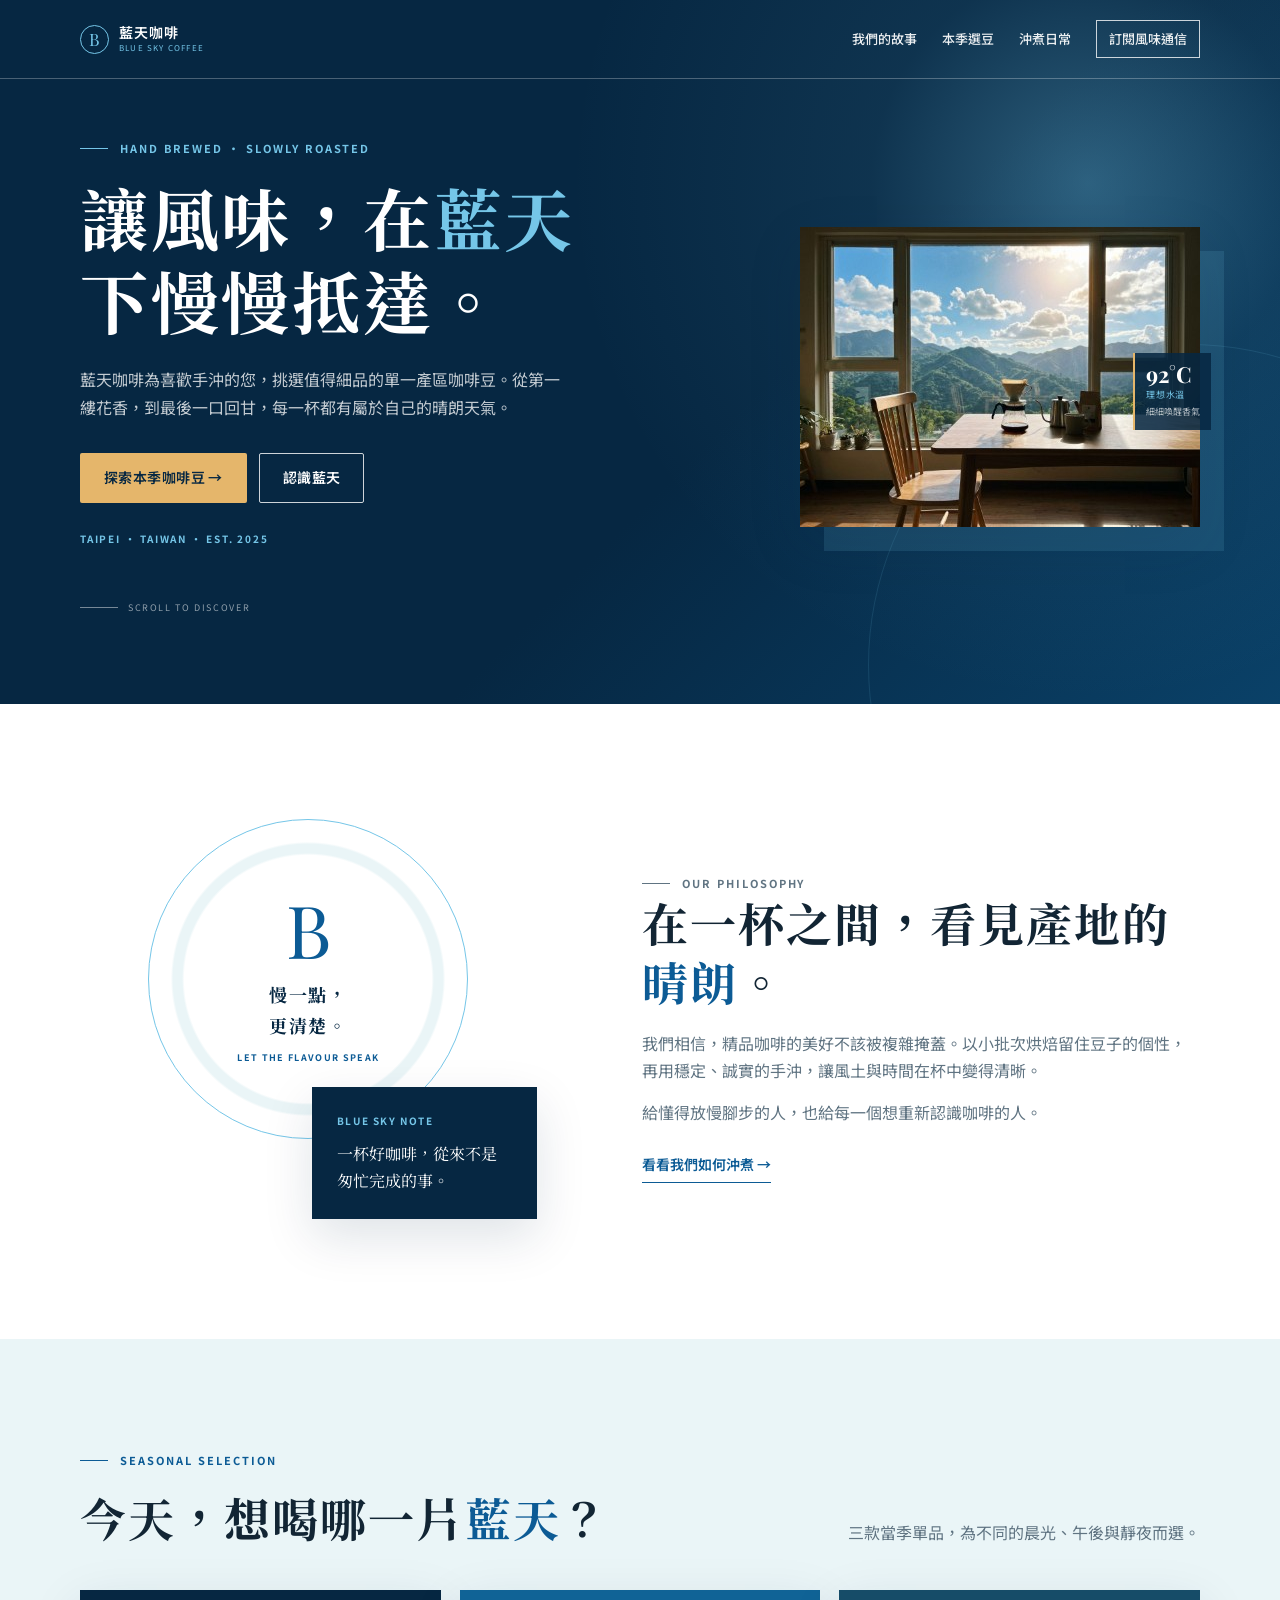
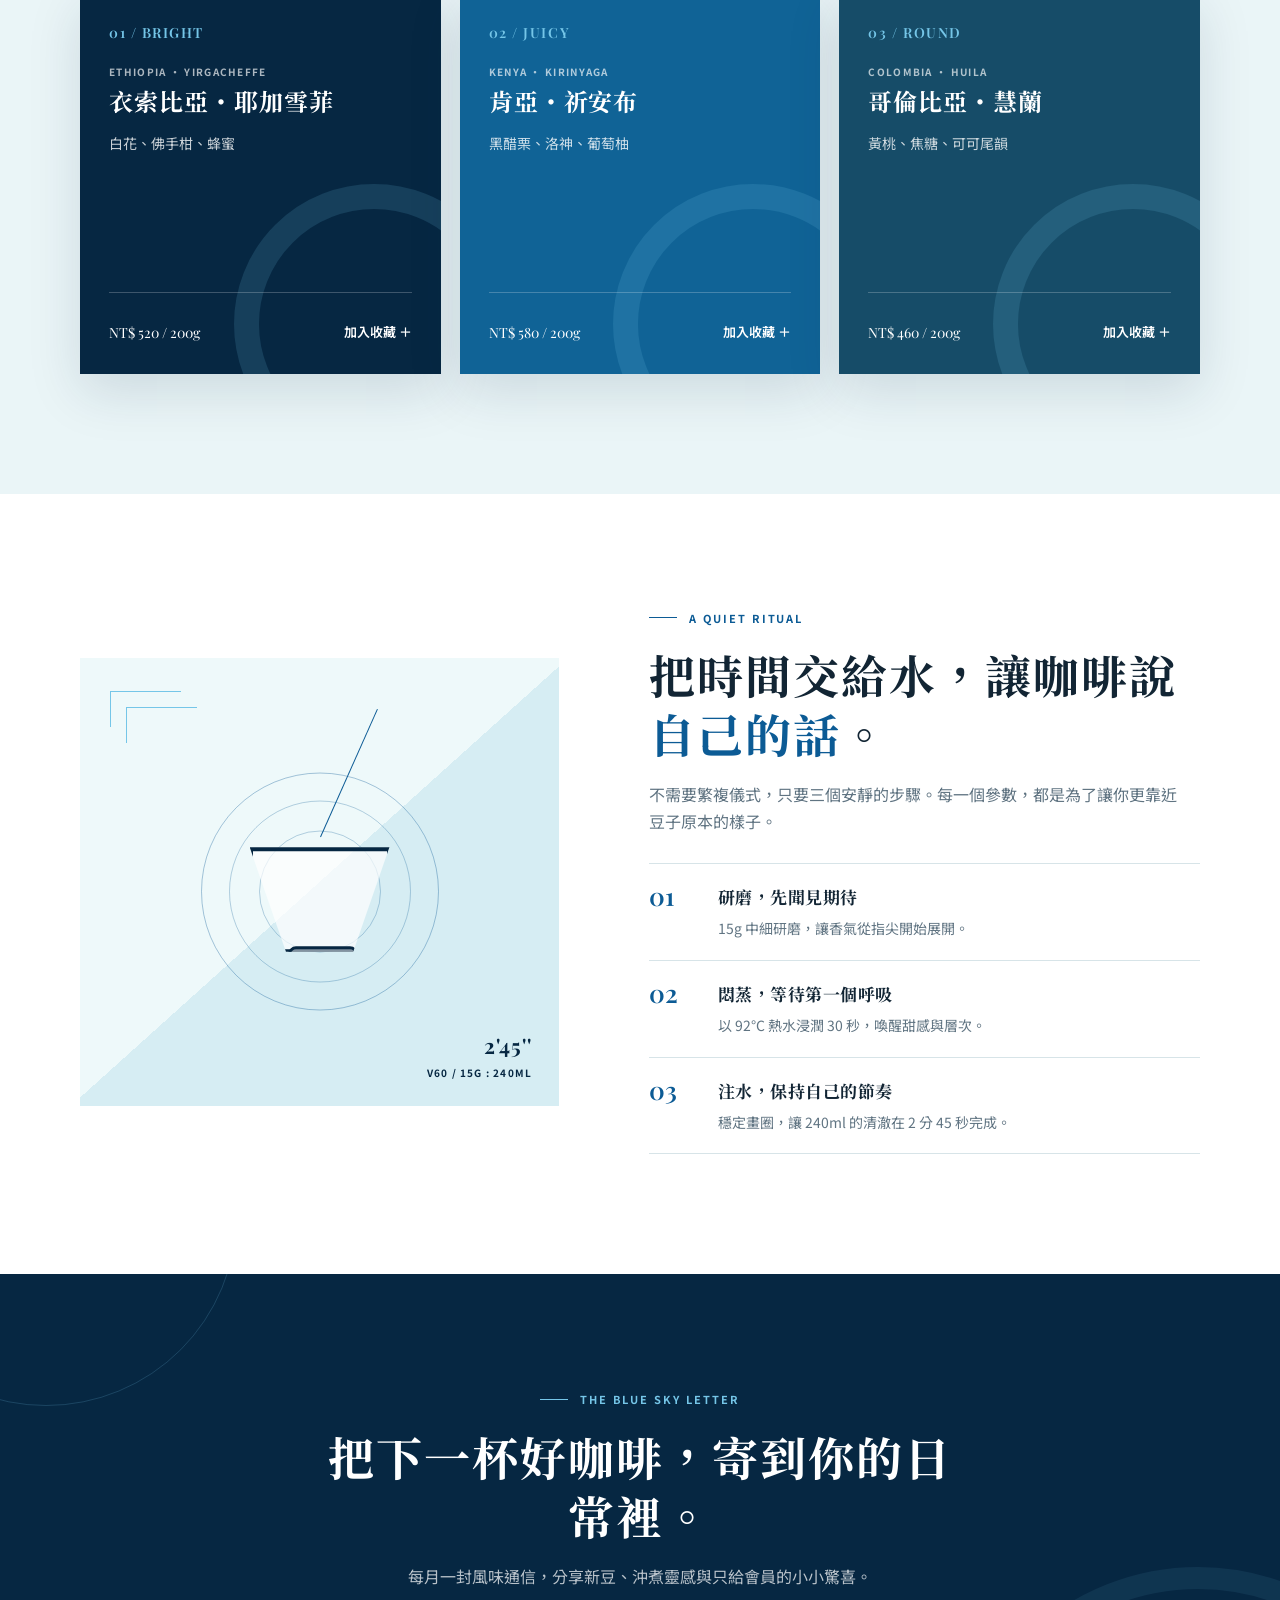
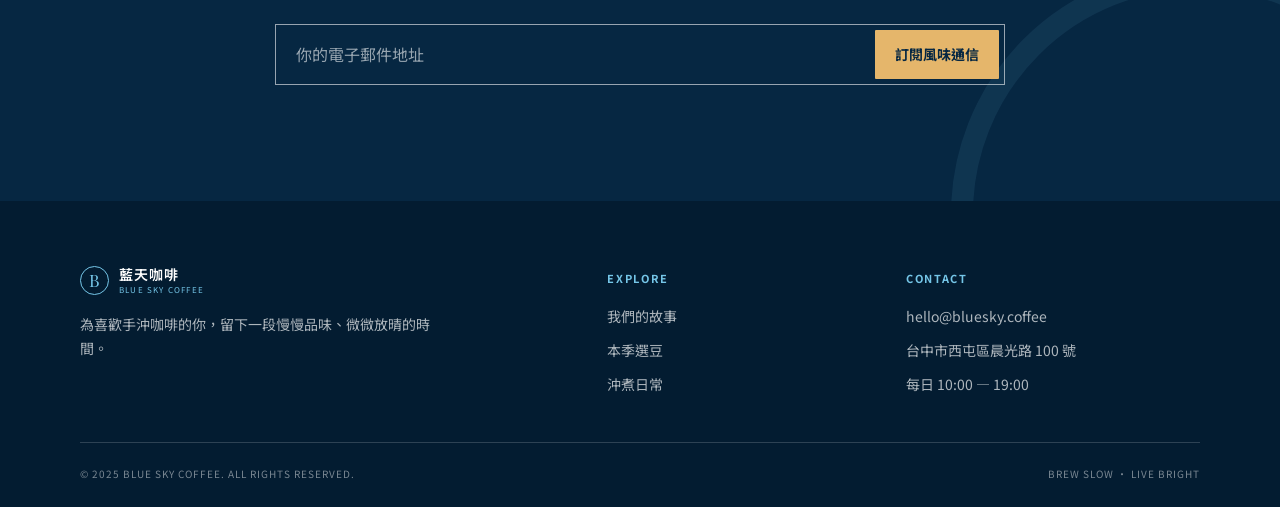
==== onepage1/index.html @ 282db268 "Initial commit" ====
<!DOCTYPE html>
<html lang="zh-Hant">
<head>
  <meta charset="UTF-8">
  <meta name="viewport" content="width=device-width, initial-scale=1.0">
  <meta name="description" content="藍天咖啡，為手沖咖啡愛好者挑選當季精品咖啡豆，讓每一杯都清澈、明亮、值得細品。">
  <title>藍天咖啡｜讓風味，慢慢抵達</title>
  <link rel="preconnect" href="https://fonts.googleapis.com">
  <link rel="preconnect" href="https://fonts.gstatic.com" crossorigin>
  <link href="https://fonts.googleapis.com/css2?family=Noto+Sans+TC:wght@400;500;600;700&family=Noto+Serif+TC:wght@500;600;700;900&family=Playfair+Display:ital,wght@0,600;0,700;1,600&display=swap" rel="stylesheet">
  <style>
    :root {
      --navy: #062742;
      --blue: #0c5b95;
      --sky: #75c6e8;
      --mist: #eaf5f7;
      --cream: #fbfaf6;
      --ink: #122534;
      --muted: #607482;
      --line: #d7e4e8;
      --sand: #e5b66b;
      --shadow: 0 18px 50px rgba(6, 39, 66, .13);
    }

    * { box-sizing: border-box; }
    html { scroll-behavior: smooth; }
    body {
      margin: 0;
      background: var(--cream);
      color: var(--ink);
      font-family: "Noto Sans TC", sans-serif;
      font-size: 16px;
      line-height: 1.7;
    }
    a { color: inherit; text-decoration: none; }
    button, input { font: inherit; }
    button { cursor: pointer; }
    :focus-visible { outline: 3px solid var(--sky); outline-offset: 4px; }

    .wrap { width: min(1120px, calc(100% - 48px)); margin-inline: auto; }
    .eyebrow {
      display: flex;
      align-items: center;
      gap: 12px;
      margin: 0 0 18px;
      color: var(--blue);
      font-size: 11px;
      font-weight: 700;
      letter-spacing: .18em;
    }
    .eyebrow::before { width: 28px; height: 1px; background: currentColor; content: ""; }
    .section-title {
      margin: 0;
      font-family: "Noto Serif TC", serif;
      font-size: clamp(30px, 4vw, 46px);
      font-weight: 700;
      letter-spacing: .045em;
      line-height: 1.28;
    }
    .accent { color: var(--blue); }
    .section-copy { margin: 18px 0 0; color: var(--muted); }
    .button, .text-link {
      display: inline-flex;
      align-items: center;
      justify-content: center;
      min-height: 50px;
      padding: 11px 23px;
      border: 1px solid transparent;
      border-radius: 2px;
      font-size: 14px;
      font-weight: 600;
      letter-spacing: .03em;
      transition: background-color .25s ease, color .25s ease, border-color .25s ease, transform .25s ease;
    }
    .button:hover, .text-link:hover { transform: translateY(-2px); }
    .button-primary { background: var(--sand); color: var(--navy); }
    .button-primary:hover { background: #f0ca84; }
    .button-outline { border-color: rgba(255,255,255,.8); color: #fff; }
    .button-outline:hover { background: #fff; color: var(--navy); }

    .site-header {
      position: absolute;
      z-index: 10;
      top: 0;
      left: 0;
      width: 100%;
      border-bottom: 1px solid rgba(255,255,255,.27);
    }
    .navbar {
      display: flex;
      align-items: center;
      justify-content: space-between;
      min-height: 78px;
      gap: 24px;
    }
    .brand { display: inline-flex; align-items: center; gap: 10px; color: #fff; }
    .brand-mark {
      display: grid;
      width: 29px;
      height: 29px;
      place-items: center;
      border: 1px solid var(--sky);
      border-radius: 50%;
      color: var(--sky);
      font-family: "Playfair Display", serif;
      font-size: 17px;
      line-height: 1;
    }
    .brand-copy { display: grid; line-height: 1.1; }
    .brand-copy strong { font-size: 14px; font-weight: 600; letter-spacing: .08em; }
    .brand-copy small { margin-top: 4px; color: var(--sky); font-size: 8px; letter-spacing: .15em; }
    .nav-links { display: flex; align-items: center; gap: 25px; }
    .nav-links a { position: relative; color: rgba(255,255,255,.92); font-size: 13px; font-weight: 500; white-space: nowrap; }
    .nav-links a:not(.nav-cta)::after {
      position: absolute;
      right: 0;
      bottom: -7px;
      width: 0;
      height: 1px;
      background: var(--sky);
      content: "";
      transition: width .25s ease;
    }
    .nav-links a:not(.nav-cta):hover::after { right: auto; left: 0; width: 100%; }
    .nav-links .nav-cta { padding: 7px 12px; border: 1px solid rgba(255,255,255,.78); }
    .nav-links .nav-cta:hover { background: #fff; color: var(--navy); }
    .menu-toggle { display: none; padding: 4px; border: 0; background: transparent; color: #fff; font-size: 24px; line-height: 1; }

    .hero {
      position: relative;
      display: flex;
      min-height: 704px;
      overflow: hidden;
      align-items: stretch;
      background:
        radial-gradient(circle at 85% 26%, rgba(117,198,232,.35) 0, rgba(117,198,232,.08) 18%, transparent 43%),
        linear-gradient(135deg, #062742 0%, #062742 58%, #0a4168 100%);
      color: #fff;
    }
    .hero::after {
      position: absolute;
      z-index: 0;
      right: -18vw;
      bottom: -22vw;
      width: 50vw;
      height: 50vw;
      border: 1px solid rgba(117,198,232,.13);
      border-radius: 50%;
      content: "";
    }
    .hero-grid {
      position: relative;
      z-index: 1;
      display: grid;
      grid-template-columns: 1.02fr .98fr;
      gap: 45px;
      align-items: center;
      padding-top: 122px;
      padding-bottom: 72px;
    }
    .hero-content { max-width: 560px; }
    .hero .eyebrow { color: var(--sky); }
    .hero-title {
      max-width: 540px;
      margin: 0;
      font-family: "Noto Serif TC", serif;
      font-size: clamp(42px, 5.5vw, 68px);
      font-weight: 700;
      letter-spacing: .04em;
      line-height: 1.22;
    }
    .hero-title .sky-word { color: var(--sky); }
    .hero-lede { max-width: 490px; margin: 25px 0 0; color: rgba(255,255,255,.76); }
    .hero-actions { display: flex; flex-wrap: wrap; gap: 12px; margin-top: 32px; }
    .hero-meta { margin: 27px 0 0; color: var(--sky); font-size: 10px; font-weight: 700; letter-spacing: .18em; }
    .scroll-note { display: flex; align-items: center; gap: 10px; margin: 53px 0 0; color: rgba(255,255,255,.55); font-size: 9px; letter-spacing: .18em; }
    .scroll-note::before { width: 38px; height: 1px; background: rgba(255,255,255,.45); content: ""; }

    .hero-art {
      position: relative;
      width: min(100%, 400px);
      height: 300px;
      min-height: 0;
      margin-left: auto;
      overflow: visible;
      aspect-ratio: auto;
      border: 0;
      background: transparent;
      box-shadow: none;
    }
    .hero-photo { width: 400px; height: 300px; object-fit: cover; box-shadow: 24px 24px 0 rgba(117,198,232,.13), var(--shadow); }
    .window-frame { position: absolute; inset: 0; border: 12px solid #e8d4ae; box-shadow: inset 0 0 0 2px rgba(6,39,66,.18); }
    .window-frame::before, .window-frame::after { position: absolute; background: rgba(6,39,66,.25); content: ""; }
    .window-frame::before { top: 0; bottom: 0; left: 49%; width: 4px; }
    .window-frame::after { top: 46%; right: 0; left: 0; height: 4px; }
    .sun { position: absolute; top: 16%; right: 17%; width: 77px; height: 77px; border-radius: 50%; background: #fff2be; box-shadow: 0 0 45px 22px rgba(255,228,150,.42); }
    .mountain { position: absolute; bottom: 28%; width: 75%; height: 36%; clip-path: polygon(0 100%, 35% 15%, 48% 50%, 63% 0, 100% 100%); background: #497b83; opacity: .9; }
    .mountain.one { left: -12%; }
    .mountain.two { right: -27%; bottom: 27%; background: #30616b; transform: scaleX(-1); opacity: .75; }
    .tabletop { position: absolute; right: -8%; bottom: -7%; left: -8%; height: 33%; background: linear-gradient(#643e2e 0%, #3d251e 100%); transform: perspective(200px) rotateX(10deg); }
    .chair { position: absolute; right: 7%; bottom: 18%; width: 100px; height: 112px; border: 12px solid #543126; border-bottom: 0; border-radius: 48px 48px 0 0; opacity: .8; }
    .chair::after { position: absolute; bottom: -75px; left: 14px; width: 8px; height: 75px; background: #543126; box-shadow: 53px 0 #543126; content: ""; }
    .coffee-vessel { position: absolute; bottom: 14%; left: 28%; width: 112px; height: 105px; }
    .coffee-vessel .dripper { position: absolute; top: 0; left: 29px; width: 53px; height: 45px; border: 3px solid #d8e7e1; border-radius: 5px 5px 22px 22px; background: linear-gradient(135deg, rgba(222,246,240,.75), rgba(124,180,181,.2)); clip-path: polygon(0 0, 100% 0, 78% 100%, 22% 100%); }
    .coffee-vessel .carafe { position: absolute; bottom: 0; left: 17px; width: 78px; height: 68px; border: 3px solid #d8e7e1; border-radius: 10px 10px 23px 23px; background: linear-gradient(to top, rgba(56,29,19,.82) 0 38%, rgba(190,228,227,.24) 39%); }
    .coffee-vessel .carafe::before { position: absolute; top: -20px; left: 24px; width: 26px; height: 22px; border: 3px solid #d8e7e1; border-bottom: 0; border-radius: 50% 50% 0 0; content: ""; }
    .steam { position: absolute; bottom: 59%; left: 49%; width: 23px; height: 58px; border-left: 2px solid rgba(255,255,255,.63); border-radius: 50%; transform: rotate(16deg); }
    .steam::after { position: absolute; top: -5px; left: 14px; width: 18px; height: 48px; border-right: 2px solid rgba(255,255,255,.44); border-radius: 50%; content: ""; }
    .art-label { position: absolute; z-index: 3; right: -11px; top: 42%; display: grid; gap: 2px; padding: 10px 11px; border-left: 2px solid var(--sand); background: rgba(6,39,66,.86); color: #fff; }
    .art-label strong { font-family: "Playfair Display", serif; font-size: 22px; line-height: 1; }
    .art-label span { color: var(--sky); font-size: 9px; letter-spacing: .09em; }
    .art-label small { color: rgba(255,255,255,.72); font-size: 9px; }

    .story { padding: 115px 0 120px; background: #fff; }
    .story-grid { display: grid; grid-template-columns: .9fr 1.1fr; gap: clamp(45px, 9vw, 105px); align-items: center; }
    .story-visual { position: relative; min-height: 400px; }
    .story-seal {
      display: grid;
      width: 320px;
      height: 320px;
      place-content: center;
      margin: 0 auto;
      border: 1px solid var(--sky);
      border-radius: 50%;
      background: radial-gradient(circle, #fff 0 55%, #eaf5f7 56% 60%, #fff 61%);
      color: var(--navy);
      text-align: center;
    }
    .story-seal::before { display: block; margin-bottom: 14px; color: var(--blue); content: "B"; font-family: "Playfair Display", serif; font-size: 73px; line-height: 1; }
    .story-seal strong { font-family: "Noto Serif TC", serif; font-size: 18px; letter-spacing: .09em; }
    .story-seal span { margin-top: 10px; color: var(--blue); font-size: 9px; font-weight: 700; letter-spacing: .15em; }
    .note-card { position: absolute; right: 0; bottom: 0; width: min(225px, 57%); padding: 25px; background: var(--navy); color: #fff; box-shadow: var(--shadow); }
    .note-card p:first-child { margin: 0; color: var(--sky); font-size: 10px; font-weight: 700; letter-spacing: .16em; }
    .note-card p:last-child { margin: 12px 0 0; font-family: "Noto Serif TC", serif; font-size: 16px; line-height: 1.65; }
    .story-content p { margin: 19px 0 0; color: var(--muted); }
    .story-content p + p { margin-top: 15px; }
    .underlined-link { display: inline-flex; margin-top: 27px; padding-bottom: 5px; border-bottom: 1px solid var(--blue); color: var(--blue); font-size: 14px; font-weight: 600; transition: gap .2s ease; }
    .underlined-link:hover { gap: 8px; }

    .coffee { padding: 112px 0 120px; background: var(--mist); }
    .coffee-heading { display: flex; align-items: end; justify-content: space-between; gap: 32px; margin-bottom: 43px; }
    .coffee-heading .section-copy { max-width: 365px; }
    .coffee-grid { display: grid; grid-template-columns: repeat(3, 1fr); gap: 19px; }
    .coffee-card {
      position: relative;
      display: flex;
      min-height: 384px;
      overflow: hidden;
      flex-direction: column;
      padding: 31px 29px 25px;
      background: var(--navy);
      color: #fff;
      box-shadow: var(--shadow);
    }
    .coffee-card:nth-child(2) { background: #106396; }
    .coffee-card:nth-child(3) { background: #164c68; }
    .coffee-card::after { position: absolute; right: -73px; bottom: -90px; width: 230px; height: 230px; border: 25px solid rgba(117,198,232,.15); border-radius: 50%; content: ""; }
    .coffee-card > * { position: relative; z-index: 1; }
    .bean-no { margin: 0; color: var(--sky); font-family: "Playfair Display", serif; font-size: 14px; font-weight: 600; letter-spacing: .11em; }
    .origin { margin: 19px 0 5px; color: rgba(255,255,255,.67); font-size: 10px; font-weight: 700; letter-spacing: .13em; }
    .bean-name { margin: 0; font-family: "Noto Serif TC", serif; font-size: 24px; font-weight: 700; letter-spacing: .04em; line-height: 1.35; }
    .flavour { margin: 14px 0 0; color: rgba(255,255,255,.79); font-size: 14px; }
    .coffee-bottom { display: flex; align-items: center; justify-content: space-between; gap: 13px; margin-top: auto; padding-top: 23px; border-top: 1px solid rgba(255,255,255,.22); }
    .price { font-family: "Playfair Display", serif; font-size: 14px; white-space: nowrap; }
    .save-button { padding: 5px 0; border: 0; background: transparent; color: #fff; font-size: 13px; font-weight: 600; white-space: nowrap; transition: color .2s ease; }
    .save-button:hover { color: var(--sand); }

    .brew { padding: 115px 0 120px; background: #fff; }
    .brew-grid { display: grid; grid-template-columns: .93fr 1.07fr; gap: clamp(44px, 7vw, 90px); align-items: center; }
    .brew-art { position: relative; min-height: 448px; overflow: hidden; background: linear-gradient(138deg, #eef9fa 0 50%, #d6edf3 50% 100%); }
    .brew-art::before { position: absolute; top: 33px; left: 30px; width: 70px; height: 35px; border-top: 1px solid var(--sky); border-left: 1px solid var(--sky); content: ""; }
    .brew-art::after { position: absolute; top: 49px; left: 46px; width: 70px; height: 35px; border-top: 1px solid var(--sky); border-left: 1px solid var(--sky); content: ""; }
    .pour-rings { position: absolute; top: 50%; left: 50%; width: 238px; height: 238px; border: 1px solid rgba(12,91,149,.35); border-radius: 50%; transform: translate(-50%,-46%); }
    .pour-rings::before, .pour-rings::after { position: absolute; border: 1px solid rgba(12,91,149,.28); border-radius: 50%; content: ""; }
    .pour-rings::before { inset: 27px; }
    .pour-rings::after { inset: 57px; }
    .pour-line { position: absolute; top: 39px; left: 50%; width: 1px; height: 140px; background: var(--blue); transform: rotate(24deg); transform-origin: bottom; }
    .v60 { position: absolute; top: 50%; left: 50%; width: 140px; height: 105px; border: 3px solid var(--navy); border-top-width: 4px; background: rgba(255,255,255,.7); clip-path: polygon(0 0, 100% 0, 74% 100%, 26% 100%); transform: translate(-50%,-33%); }
    .v60::after { position: absolute; bottom: -61px; left: 35px; width: 64px; height: 58px; border: 3px solid var(--navy); border-radius: 8px 8px 19px 19px; background: linear-gradient(to top, #6c3924 0 31%, rgba(255,255,255,.5) 32%); content: ""; }
    .brew-caption { position: absolute; right: 27px; bottom: 25px; display: grid; color: var(--navy); text-align: right; }
    .brew-caption strong { font-family: "Playfair Display", serif; font-size: 21px; letter-spacing: .05em; }
    .brew-caption span { font-size: 10px; font-weight: 700; letter-spacing: .12em; }
    .brew-content .section-copy { max-width: 530px; }
    .brew-steps { margin-top: 28px; border-top: 1px solid var(--line); }
    .brew-step { display: grid; grid-template-columns: 55px 1fr; gap: 14px; padding: 19px 0; border-bottom: 1px solid var(--line); }
    .step-no { color: var(--blue); font-family: "Playfair Display", serif; font-size: 25px; font-weight: 600; line-height: 1; }
    .brew-step h3 { margin: 0; font-family: "Noto Serif TC", serif; font-size: 17px; letter-spacing: .03em; }
    .brew-step p { margin: 5px 0 0; color: var(--muted); font-size: 14px; }

    .visit { position: relative; overflow: hidden; padding: 116px 0; background: var(--navy); color: #fff; text-align: center; }
    .visit::before, .visit::after { position: absolute; width: 380px; height: 380px; border: 1px solid rgba(117,198,232,.19); border-radius: 50%; content: ""; }
    .visit::before { top: -250px; left: -145px; }
    .visit::after { right: -165px; bottom: -260px; width: 450px; height: 450px; border-width: 22px; opacity: .45; }
    .visit .wrap { position: relative; z-index: 1; max-width: 730px; }
    .visit .eyebrow { justify-content: center; color: var(--sky); }
    .visit .section-title { max-width: 670px; margin-inline: auto; }
    .visit .section-copy { max-width: 535px; margin-inline: auto; color: rgba(255,255,255,.72); }
    .subscribe-form { display: flex; margin: 34px auto 0; padding: 5px; border: 1px solid rgba(255,255,255,.58); }
    .subscribe-form input { min-width: 0; flex: 1; padding: 11px 15px; border: 0; outline: 0; background: transparent; color: #fff; }
    .subscribe-form input::placeholder { color: rgba(255,255,255,.58); }
    .subscribe-form button { min-height: 48px; padding: 10px 20px; border: 0; border-radius: 1px; background: var(--sand); color: var(--navy); font-size: 14px; font-weight: 700; transition: background .2s ease; }
    .subscribe-form button:hover { background: #f1ca83; }

    .site-footer { padding: 65px 0 25px; background: #031c31; color: rgba(255,255,255,.68); }
    .footer-grid { display: grid; grid-template-columns: 1.45fr .75fr .9fr; gap: 54px; padding-bottom: 46px; }
    .footer-brand .brand { margin-bottom: 18px; }
    .footer-brand p { max-width: 355px; margin: 0; font-size: 14px; }
    .footer-heading { margin: 3px 0 17px; color: var(--sky); font-size: 11px; font-weight: 700; letter-spacing: .15em; }
    .footer-links, .footer-contact { display: grid; gap: 10px; font-size: 14px; }
    .footer-links a:hover, .footer-contact a:hover { color: #fff; }
    .footer-bottom { display: flex; justify-content: space-between; gap: 18px; padding-top: 22px; border-top: 1px solid rgba(255,255,255,.17); color: rgba(255,255,255,.47); font-size: 10px; letter-spacing: .1em; }

    .toast {
      position: fixed;
      z-index: 20;
      right: 22px;
      bottom: 22px;
      max-width: min(360px, calc(100% - 44px));
      padding: 13px 18px;
      border-left: 3px solid var(--sand);
      background: var(--navy);
      box-shadow: var(--shadow);
      color: #fff;
      font-size: 14px;
      opacity: 0;
      pointer-events: none;
      transform: translateY(12px);
      transition: opacity .22s ease, transform .22s ease;
    }
    .toast.show { opacity: 1; transform: translateY(0); }
    .reveal { opacity: 0; transform: translateY(18px); transition: opacity .65s ease, transform .65s ease; }
    .reveal.visible { opacity: 1; transform: translateY(0); }

    @media (max-width: 820px) {
      .navbar { position: relative; }
      .menu-toggle { display: block; }
      .nav-links {
        position: absolute;
        top: 100%;
        right: -24px;
        left: -24px;
        display: grid;
        max-height: 0;
        overflow: hidden;
        gap: 0;
        background: #05233c;
        transition: max-height .32s ease;
      }
      .nav-links.open { max-height: 300px; }
      .nav-links a { padding: 12px 24px; border-top: 1px solid rgba(255,255,255,.1); }
      .nav-links .nav-cta { margin: 8px 24px 16px; padding: 9px 12px; text-align: center; }
      .hero { min-height: 710px; }
      .hero-grid { grid-template-columns: 1fr; gap: 17px; padding-top: 112px; }
      .hero-content { max-width: 640px; }
      .scroll-note { margin-top: 29px; }
      .hero-art { width: min(100%, 330px); height: 248px; min-height: 0; max-height: none; margin: 0; }
      .hero-photo { width: 330px; height: 248px; }
      .coffee-grid { grid-template-columns: repeat(2, 1fr); }
      .coffee-card:nth-child(3) { grid-column: span 2; }
      .story-grid, .brew-grid { grid-template-columns: 1fr; }
      .story-visual { max-width: 520px; width: 100%; margin: auto; }
      .brew-art { max-width: 540px; width: 100%; margin: auto; }
      .footer-grid { grid-template-columns: 1fr 1fr; }
      .footer-brand { grid-column: 1 / -1; }
    }

    @media (max-width: 560px) {
      .wrap { width: calc(100% - 34px); }
      .navbar { min-height: 70px; }
      .brand-copy strong { font-size: 13px; }
      .hero { min-height: 680px; }
      .hero-grid { padding-top: 98px; padding-bottom: 34px; }
      .hero-title { font-size: 40px; }
      .hero-lede { margin-top: 16px; font-size: 14px; line-height: 1.7; }
      .hero-actions { margin-top: 23px; }
      .hero-actions .button { flex: 1; padding-inline: 13px; }
      .hero-meta { margin-top: 18px; }
      .hero-art { width: 260px; height: 195px; min-height: 0; max-height: none; }
      .hero-photo { width: 260px; height: 195px; }
      .art-label { display: none; }
      .sun { width: 49px; height: 49px; }
      .coffee-vessel { bottom: 9%; left: 25%; transform: scale(.72); transform-origin: bottom left; }
      .chair { transform: scale(.72); transform-origin: bottom right; }
      .story, .coffee, .brew, .visit { padding: 76px 0; }
      .story-seal { width: 245px; height: 245px; }
      .story-seal::before { margin-bottom: 8px; font-size: 54px; }
      .story-seal strong { font-size: 15px; }
      .story-visual { min-height: 315px; }
      .note-card { width: 185px; padding: 18px; }
      .note-card p:last-child { font-size: 14px; }
      .coffee-heading { display: block; margin-bottom: 30px; }
      .coffee-heading .section-copy { margin-top: 14px; }
      .coffee-grid { grid-template-columns: 1fr; }
      .coffee-card, .coffee-card:nth-child(3) { min-height: 330px; grid-column: auto; }
      .brew-art { min-height: 310px; }
      .pour-rings { width: 185px; height: 185px; }
      .v60 { transform: translate(-50%,-28%) scale(.82); }
      .subscribe-form { display: grid; gap: 6px; padding: 5px; }
      .subscribe-form input, .subscribe-form button { width: 100%; }
      .footer-grid { grid-template-columns: 1fr; gap: 32px; }
      .footer-brand { grid-column: auto; }
      .footer-bottom { display: grid; gap: 9px; }
    }

    @media (prefers-reduced-motion: reduce) {
      html { scroll-behavior: auto; }
      *, *::before, *::after { transition-duration: .01ms !important; animation-duration: .01ms !important; animation-iteration-count: 1 !important; }
      .reveal { opacity: 1; transform: none; }
    }
  </style>
</head>
<body>
  <header class="site-header" id="top">
    <nav class="wrap navbar" aria-label="主要導覽">
      <a class="brand" href="#top" aria-label="回到藍天咖啡首頁">
        <span class="brand-mark" aria-hidden="true">B</span>
        <span class="brand-copy"><strong>藍天咖啡</strong><small>BLUE SKY COFFEE</small></span>
      </a>
      <button class="menu-toggle" type="button" aria-controls="navLinks" aria-expanded="false" aria-label="開啟導覽選單">☰</button>
      <div class="nav-links" id="navLinks">
        <a href="#story">我們的故事</a>
        <a href="#coffee">本季選豆</a>
        <a href="#brew">沖煮日常</a>
        <a class="nav-cta" href="#visit">訂閱風味通信</a>
      </div>
    </nav>
  </header>

  <main>
    <section class="hero" aria-labelledby="heroTitle">
      <div class="wrap hero-grid">
        <div class="hero-content">
          <p class="eyebrow">HAND BREWED · SLOWLY ROASTED</p>
          <h1 class="hero-title" id="heroTitle">讓風味，在<span class="sky-word">藍天</span>下慢慢抵達。</h1>
          <p class="hero-lede">藍天咖啡為喜歡手沖的您，挑選值得細品的單一產區咖啡豆。從第一縷花香，到最後一口回甘，每一杯都有屬於自己的晴朗天氣。</p>
          <div class="hero-actions">
            <a class="button button-primary" href="#coffee">探索本季咖啡豆 →</a>
            <a class="button button-outline" href="#story">認識藍天</a>
          </div>
          <p class="hero-meta">TAIPEI · TAIWAN · EST. 2025</p>
          <p class="scroll-note">SCROLL TO DISCOVER</p>
        </div>

        <div class="hero-art" aria-hidden="true">
          <img class="hero-photo" src="images/hero.jpg" width="400" height="300" alt="">
          <span class="art-label"><strong>92°C</strong><span>理想水溫</span><small>細細喚醒香氣</small></span>
        </div>
      </div>
    </section>

    <section class="story" id="story" aria-labelledby="storyTitle">
      <div class="wrap story-grid">
        <div class="story-visual reveal" aria-hidden="true">
          <div class="story-seal"><strong>慢一點，<br>更清楚。</strong><span>LET THE FLAVOUR SPEAK</span></div>
          <div class="note-card"><p>BLUE SKY NOTE</p><p>一杯好咖啡，從來不是匆忙完成的事。</p></div>
        </div>
        <div class="story-content reveal">
          <p class="eyebrow">OUR PHILOSOPHY</p>
          <h2 class="section-title" id="storyTitle">在一杯之間，看見產地的<span class="accent">晴朗</span>。</h2>
          <p>我們相信，精品咖啡的美好不該被複雜掩蓋。以小批次烘焙留住豆子的個性，再用穩定、誠實的手沖，讓風土與時間在杯中變得清晰。</p>
          <p>給懂得放慢腳步的人，也給每一個想重新認識咖啡的人。</p>
          <a class="underlined-link" href="#brew">看看我們如何沖煮 →</a>
        </div>
      </div>
    </section>

    <section class="coffee" id="coffee" aria-labelledby="coffeeTitle">
      <div class="wrap">
        <div class="coffee-heading reveal">
          <div>
            <p class="eyebrow">SEASONAL SELECTION</p>
            <h2 class="section-title" id="coffeeTitle">今天，想喝哪一片<span class="accent">藍天</span>？</h2>
          </div>
          <p class="section-copy">三款當季單品，為不同的晨光、午後與靜夜而選。</p>
        </div>
        <div class="coffee-grid">
          <article class="coffee-card reveal">
            <p class="bean-no">01 / BRIGHT</p>
            <p class="origin">ETHIOPIA · YIRGACHEFFE</p>
            <h3 class="bean-name">衣索比亞・耶加雪菲</h3>
            <p class="flavour">白花、佛手柑、蜂蜜</p>
            <div class="coffee-bottom"><span class="price">NT$ 520 / 200g</span><button class="save-button" type="button" data-coffee="衣索比亞・耶加雪菲">加入收藏 ＋</button></div>
          </article>
          <article class="coffee-card reveal">
            <p class="bean-no">02 / JUICY</p>
            <p class="origin">KENYA · KIRINYAGA</p>
            <h3 class="bean-name">肯亞・祈安布</h3>
            <p class="flavour">黑醋栗、洛神、葡萄柚</p>
            <div class="coffee-bottom"><span class="price">NT$ 580 / 200g</span><button class="save-button" type="button" data-coffee="肯亞・祈安布">加入收藏 ＋</button></div>
          </article>
          <article class="coffee-card reveal">
            <p class="bean-no">03 / ROUND</p>
            <p class="origin">COLOMBIA · HUILA</p>
            <h3 class="bean-name">哥倫比亞・慧蘭</h3>
            <p class="flavour">黃桃、焦糖、可可尾韻</p>
            <div class="coffee-bottom"><span class="price">NT$ 460 / 200g</span><button class="save-button" type="button" data-coffee="哥倫比亞・慧蘭">加入收藏 ＋</button></div>
          </article>
        </div>
      </div>
    </section>

    <section class="brew" id="brew" aria-labelledby="brewTitle">
      <div class="wrap brew-grid">
        <div class="brew-art reveal" aria-hidden="true">
          <span class="pour-rings"></span><span class="pour-line"></span><span class="v60"></span>
          <span class="brew-caption"><strong>2'45''</strong><span>V60 / 15G : 240ML</span></span>
        </div>
        <div class="brew-content reveal">
          <p class="eyebrow">A QUIET RITUAL</p>
          <h2 class="section-title" id="brewTitle">把時間交給水，讓咖啡說<span class="accent">自己的話</span>。</h2>
          <p class="section-copy">不需要繁複儀式，只要三個安靜的步驟。每一個參數，都是為了讓你更靠近豆子原本的樣子。</p>
          <div class="brew-steps">
            <div class="brew-step"><span class="step-no">01</span><div><h3>研磨，先聞見期待</h3><p>15g 中細研磨，讓香氣從指尖開始展開。</p></div></div>
            <div class="brew-step"><span class="step-no">02</span><div><h3>悶蒸，等待第一個呼吸</h3><p>以 92°C 熱水浸潤 30 秒，喚醒甜感與層次。</p></div></div>
            <div class="brew-step"><span class="step-no">03</span><div><h3>注水，保持自己的節奏</h3><p>穩定畫圈，讓 240ml 的清澈在 2 分 45 秒完成。</p></div></div>
          </div>
        </div>
      </div>
    </section>

    <section class="visit" id="visit" aria-labelledby="visitTitle">
      <div class="wrap reveal">
        <p class="eyebrow">THE BLUE SKY LETTER</p>
        <h2 class="section-title" id="visitTitle">把下一杯好咖啡，寄到你的日常裡。</h2>
        <p class="section-copy">每月一封風味通信，分享新豆、沖煮靈感與只給會員的小小驚喜。</p>
        <form class="subscribe-form" id="subscribeForm">
          <input type="email" aria-label="電子郵件地址" placeholder="你的電子郵件地址" required>
          <button type="submit">訂閱風味通信</button>
        </form>
      </div>
    </section>
  </main>

  <footer class="site-footer">
    <div class="wrap footer-grid">
      <div class="footer-brand">
        <a class="brand" href="#top" aria-label="回到藍天咖啡首頁"><span class="brand-mark" aria-hidden="true">B</span><span class="brand-copy"><strong>藍天咖啡</strong><small>BLUE SKY COFFEE</small></span></a>
        <p>為喜歡手沖咖啡的你，留下一段慢慢品味、微微放晴的時間。</p>
      </div>
      <div>
        <p class="footer-heading">EXPLORE</p>
        <div class="footer-links"><a href="#story">我們的故事</a><a href="#coffee">本季選豆</a><a href="#brew">沖煮日常</a></div>
      </div>
      <div>
        <p class="footer-heading">CONTACT</p>
        <div class="footer-contact"><a href="mailto:hello@bluesky.coffee">hello@bluesky.coffee</a><span>台中市西屯區晨光路 100 號</span><span>每日 10:00 — 19:00</span></div>
      </div>
    </div>
    <div class="wrap footer-bottom"><span>© 2025 BLUE SKY COFFEE. ALL RIGHTS RESERVED.</span><span>BREW SLOW · LIVE BRIGHT</span></div>
  </footer>

  <div class="toast" id="toast" role="status" aria-live="polite"></div>

  <script>
    const menuToggle = document.querySelector('.menu-toggle');
    const navLinks = document.querySelector('.nav-links');
    const toast = document.querySelector('#toast');
    let toastTimer;

    function closeMenu() {
      navLinks.classList.remove('open');
      menuToggle.setAttribute('aria-expanded', 'false');
      menuToggle.setAttribute('aria-label', '開啟導覽選單');
      menuToggle.textContent = '☰';
    }

    menuToggle.addEventListener('click', () => {
      const isOpen = navLinks.classList.toggle('open');
      menuToggle.setAttribute('aria-expanded', String(isOpen));
      menuToggle.setAttribute('aria-label', isOpen ? '關閉導覽選單' : '開啟導覽選單');
      menuToggle.textContent = isOpen ? '×' : '☰';
    });

    navLinks.querySelectorAll('a').forEach(link => link.addEventListener('click', closeMenu));

    function showToast(message) {
      window.clearTimeout(toastTimer);
      toast.textContent = message;
      toast.classList.add('show');
      toastTimer = window.setTimeout(() => toast.classList.remove('show'), 2600);
    }

    document.querySelectorAll('[data-coffee]').forEach(button => {
      button.addEventListener('click', () => showToast(`已將「${button.dataset.coffee}」加入你的收藏。`));
    });

    document.querySelector('#subscribeForm').addEventListener('submit', event => {
      event.preventDefault();
      const form = event.currentTarget;
      if (!form.checkValidity()) return;
      form.reset();
      showToast('謝謝訂閱，下一封晴朗的風味通信即將寄出。');
    });

    const reduceMotion = window.matchMedia('(prefers-reduced-motion: reduce)').matches;
    const revealItems = document.querySelectorAll('.reveal');
    if (reduceMotion || !('IntersectionObserver' in window)) {
      revealItems.forEach(item => item.classList.add('visible'));
    } else {
      const observer = new IntersectionObserver(entries => {
        entries.forEach(entry => {
          if (entry.isIntersecting) {
            entry.target.classList.add('visible');
            observer.unobserve(entry.target);
          }
        });
      }, { threshold: .12 });
      revealItems.forEach(item => observer.observe(item));
    }
  </script>
</body>
</html>
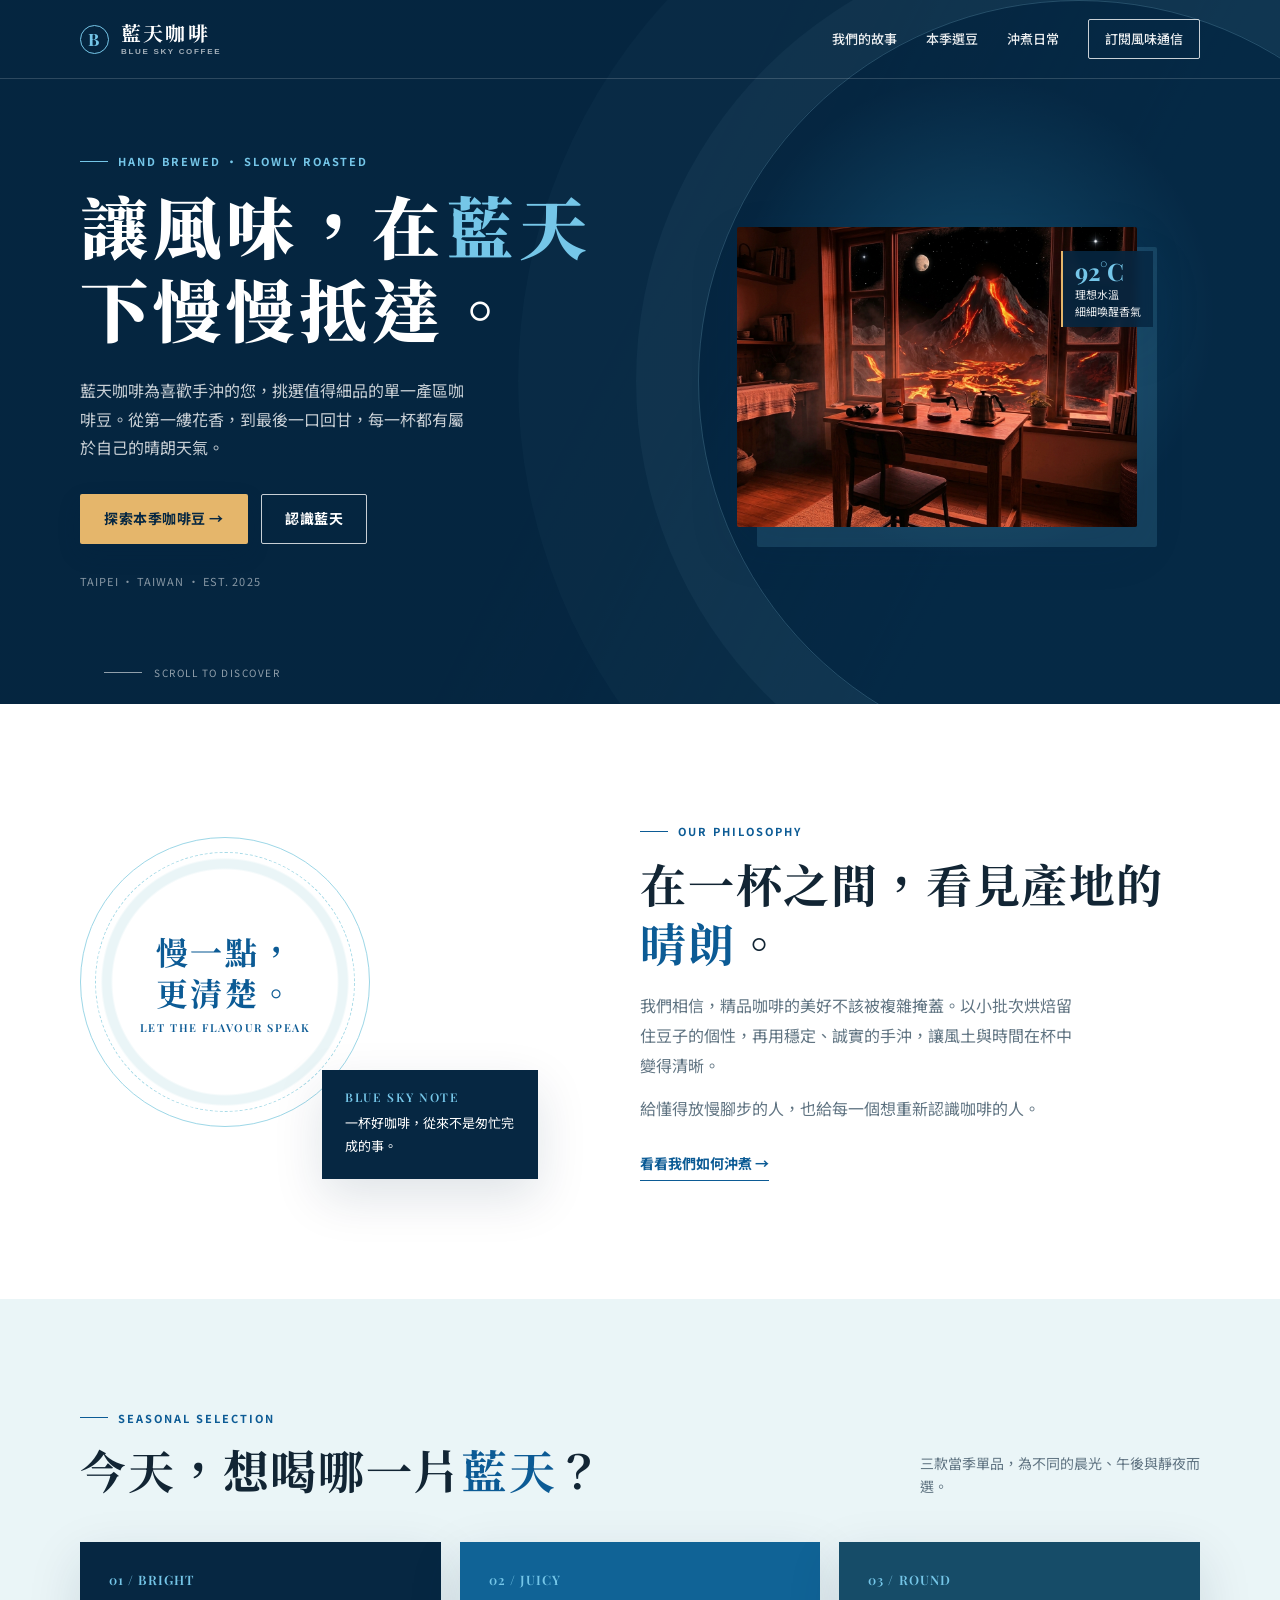
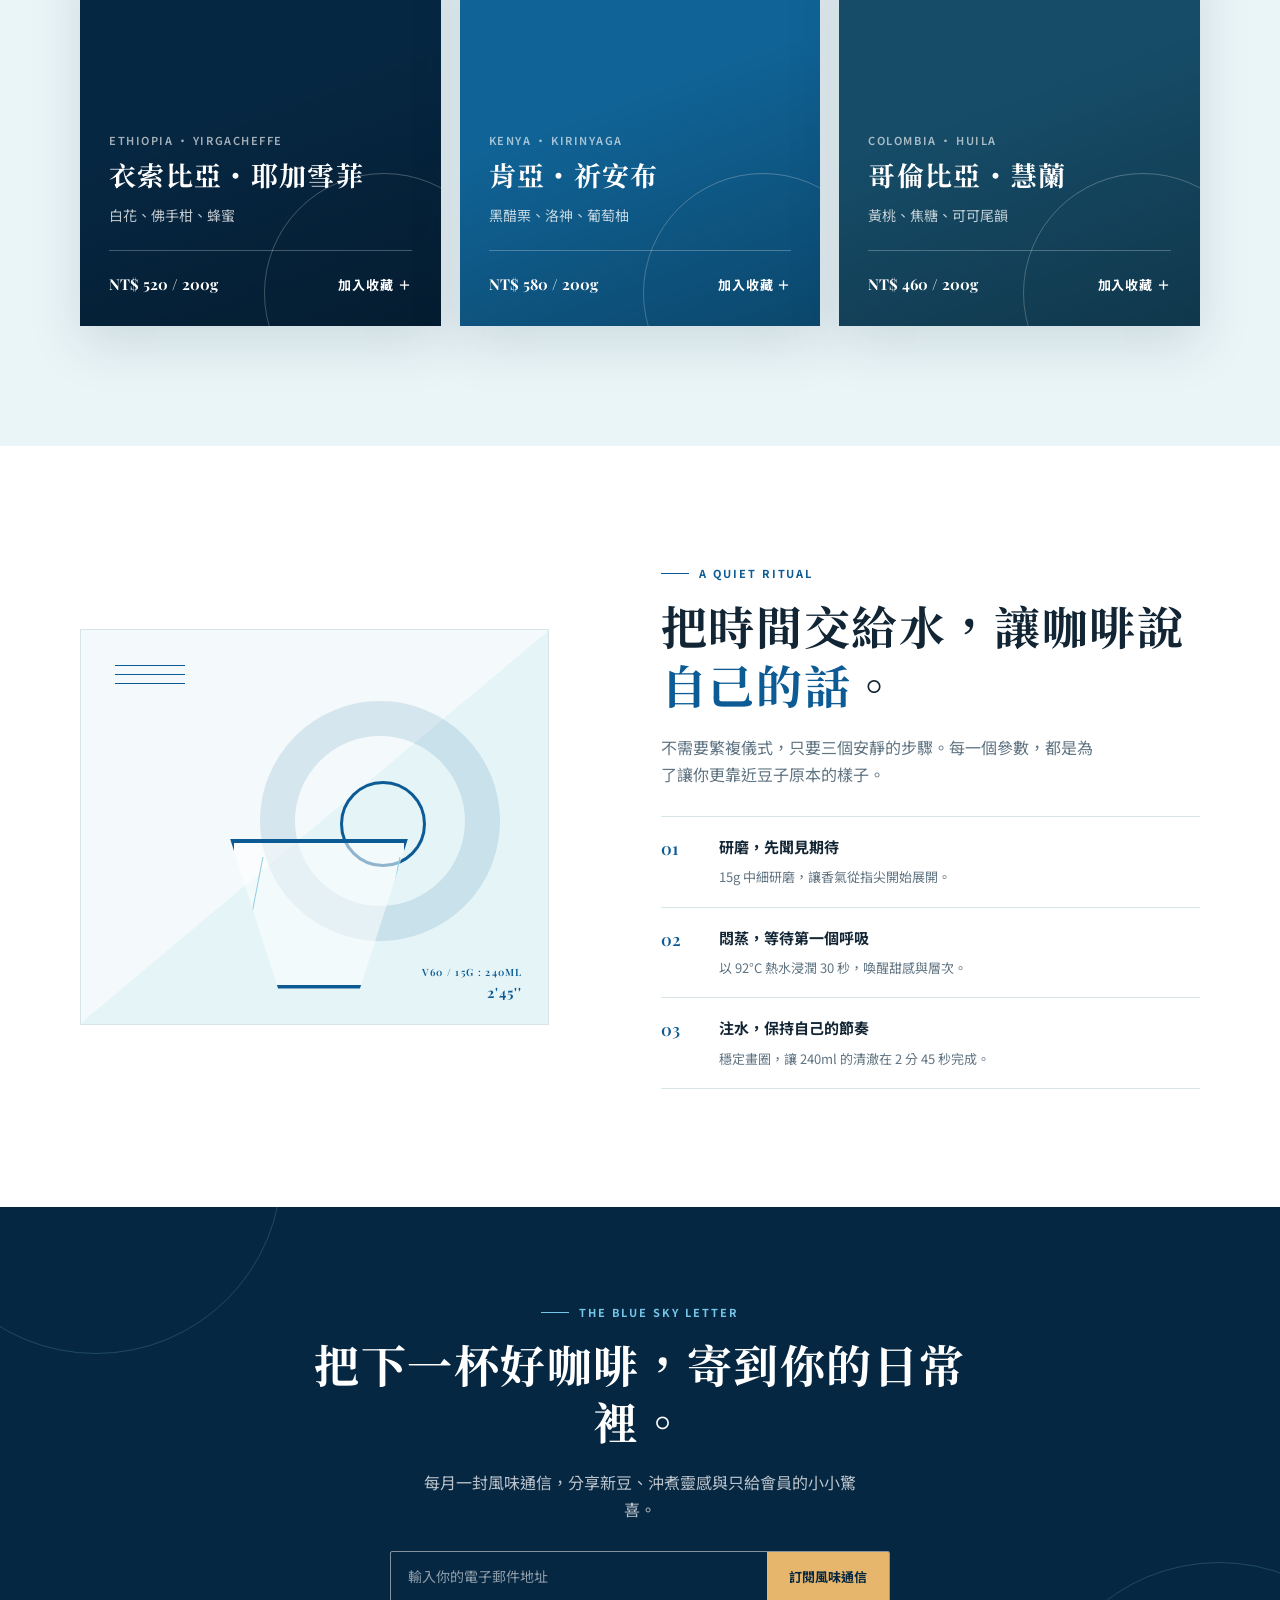
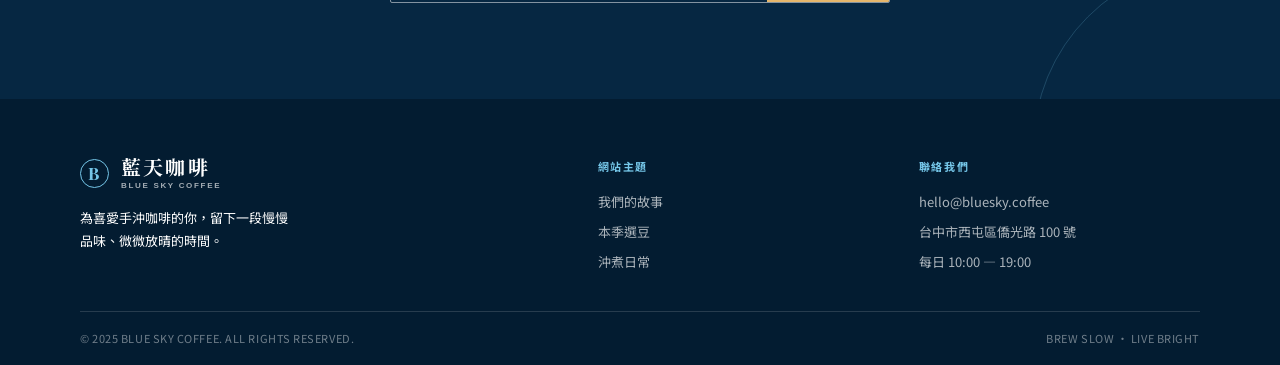
==== commit 635ae023: "Implement code changes to enhance functionality and improve performance" ====
--- a/onepage1/index.html
+++ b/onepage1/index.html
@@ -3,11 +3,11 @@
 <head>
   <meta charset="UTF-8">
   <meta name="viewport" content="width=device-width, initial-scale=1.0">
+  <title>剪刀咖啡｜讓風味，慢慢抵達</title>
   <meta name="description" content="藍天咖啡，為手沖咖啡愛好者挑選當季精品咖啡豆，讓每一杯都清澈、明亮、值得細品。">
-  <title>藍天咖啡｜讓風味，慢慢抵達</title>
   <link rel="preconnect" href="https://fonts.googleapis.com">
   <link rel="preconnect" href="https://fonts.gstatic.com" crossorigin>
-  <link href="https://fonts.googleapis.com/css2?family=Noto+Sans+TC:wght@400;500;600;700&family=Noto+Serif+TC:wght@500;600;700;900&family=Playfair+Display:ital,wght@0,600;0,700;1,600&display=swap" rel="stylesheet">
+  <link href="https://fonts.googleapis.com/css2?family=Noto+Sans+TC:wght@400;500;600;700&family=Noto+Serif+TC:wght@600;700;900&family=Playfair+Display:ital,wght@0,600;0,700;1,600&display=swap" rel="stylesheet">
   <style>
     :root {
       --navy: #062742;
@@ -26,74 +26,104 @@
     html { scroll-behavior: smooth; }
     body {
       margin: 0;
+      color: var(--ink);
       background: var(--cream);
-      color: var(--ink);
       font-family: "Noto Sans TC", sans-serif;
       font-size: 16px;
       line-height: 1.7;
-    }
+      -webkit-font-smoothing: antialiased;
+    }
+
     a { color: inherit; text-decoration: none; }
     button, input { font: inherit; }
     button { cursor: pointer; }
-    :focus-visible { outline: 3px solid var(--sky); outline-offset: 4px; }
-
-    .wrap { width: min(1120px, calc(100% - 48px)); margin-inline: auto; }
+    .wrap { width: min(1120px, calc(100% - 48px)); margin: 0 auto; }
+    .serif { font-family: "Noto Serif TC", serif; }
+
     .eyebrow {
       display: flex;
       align-items: center;
-      gap: 12px;
-      margin: 0 0 18px;
+      gap: 10px;
+      margin: 0 0 13px;
       color: var(--blue);
       font-size: 11px;
       font-weight: 700;
       letter-spacing: .18em;
     }
-    .eyebrow::before { width: 28px; height: 1px; background: currentColor; content: ""; }
+    .eyebrow::before { content: ""; width: 28px; height: 1px; background: currentColor; }
+
     .section-title {
       margin: 0;
-      font-family: "Noto Serif TC", serif;
-      font-size: clamp(30px, 4vw, 46px);
-      font-weight: 700;
-      letter-spacing: .045em;
-      line-height: 1.28;
-    }
-    .accent { color: var(--blue); }
-    .section-copy { margin: 18px 0 0; color: var(--muted); }
-    .button, .text-link {
+      font: 700 clamp(30px, 4vw, 46px)/1.28 "Noto Serif TC", serif;
+      letter-spacing: .035em;
+    }
+    .section-title .accent-blue {
+      color: var(--blue);
+      font-style: normal;
+    }
+
+    .section-copy { max-width: 48ch; margin: 20px 0 0; color: var(--muted); }
+
+    .button {
       display: inline-flex;
       align-items: center;
       justify-content: center;
+      gap: 11px;
       min-height: 50px;
-      padding: 11px 23px;
+      padding: 12px 23px;
       border: 1px solid transparent;
       border-radius: 2px;
       font-size: 14px;
-      font-weight: 600;
-      letter-spacing: .03em;
-      transition: background-color .25s ease, color .25s ease, border-color .25s ease, transform .25s ease;
-    }
-    .button:hover, .text-link:hover { transform: translateY(-2px); }
-    .button-primary { background: var(--sand); color: var(--navy); }
-    .button-primary:hover { background: #f0ca84; }
-    .button-outline { border-color: rgba(255,255,255,.8); color: #fff; }
-    .button-outline:hover { background: #fff; color: var(--navy); }
-
+      font-weight: 700;
+      letter-spacing: .04em;
+      transition: transform .22s ease, box-shadow .22s ease, background .22s ease, color .22s ease;
+    }
+    .button:hover { transform: translateY(-2px); }
+    .button:focus-visible, a:focus-visible, button:focus-visible, input:focus-visible {
+      outline: 3px solid var(--sky);
+      outline-offset: 4px;
+    }
+
+    .button-primary {
+      color: var(--navy);
+      background: var(--sand);
+      box-shadow: 0 9px 22px rgba(1, 35, 59, .2);
+    }
+    .button-primary:hover { background: #f0c77f; }
+
+    .button-outline {
+      color: #fff;
+      border-color: rgba(255, 255, 255, .78);
+    }
+    .button-outline:hover {
+      background: #fff;
+      color: var(--navy);
+    }
+
+    /* 5.1 固定頁首與導覽 */
     .site-header {
       position: absolute;
-      z-index: 10;
       top: 0;
       left: 0;
+      z-index: 10;
       width: 100%;
-      border-bottom: 1px solid rgba(255,255,255,.27);
-    }
-    .navbar {
+      color: #fff;
+      border-bottom: 1px solid rgba(255, 255, 255, .16);
+    }
+    .nav {
       display: flex;
       align-items: center;
       justify-content: space-between;
       min-height: 78px;
-      gap: 24px;
-    }
-    .brand { display: inline-flex; align-items: center; gap: 10px; color: #fff; }
+    }
+    .brand {
+      display: flex;
+      align-items: center;
+      gap: 12px;
+      font: 700 20px/1 "Noto Serif TC", serif;
+      letter-spacing: .11em;
+      color: #fff;
+    }
     .brand-mark {
       display: grid;
       width: 29px;
@@ -102,51 +132,95 @@
       border: 1px solid var(--sky);
       border-radius: 50%;
       color: var(--sky);
-      font-family: "Playfair Display", serif;
-      font-size: 17px;
-      line-height: 1;
-    }
-    .brand-copy { display: grid; line-height: 1.1; }
-    .brand-copy strong { font-size: 14px; font-weight: 600; letter-spacing: .08em; }
-    .brand-copy small { margin-top: 4px; color: var(--sky); font-size: 8px; letter-spacing: .15em; }
-    .nav-links { display: flex; align-items: center; gap: 25px; }
-    .nav-links a { position: relative; color: rgba(255,255,255,.92); font-size: 13px; font-weight: 500; white-space: nowrap; }
+      font: 700 17px/1 "Playfair Display", serif;
+    }
+    .brand small {
+      display: block;
+      margin-top: 5px;
+      color: rgba(255, 255, 255, .64);
+      font: 600 8px/1 sans-serif;
+      letter-spacing: .21em;
+    }
+    .nav-links {
+      display: flex;
+      align-items: center;
+      gap: 29px;
+      font-size: 13px;
+      font-weight: 500;
+      list-style: none;
+      margin: 0;
+      padding: 0;
+    }
+    .nav-links a {
+      position: relative;
+      padding: 6px 0;
+      color: rgba(255, 255, 255, .92);
+      white-space: nowrap;
+    }
     .nav-links a:not(.nav-cta)::after {
+      content: "";
       position: absolute;
       right: 0;
-      bottom: -7px;
-      width: 0;
+      bottom: 0;
+      left: 0;
       height: 1px;
       background: var(--sky);
-      content: "";
-      transition: width .25s ease;
-    }
-    .nav-links a:not(.nav-cta):hover::after { right: auto; left: 0; width: 100%; }
-    .nav-links .nav-cta { padding: 7px 12px; border: 1px solid rgba(255,255,255,.78); }
-    .nav-links .nav-cta:hover { background: #fff; color: var(--navy); }
-    .menu-toggle { display: none; padding: 4px; border: 0; background: transparent; color: #fff; font-size: 24px; line-height: 1; }
-
+      transform: scaleX(0);
+      transform-origin: right;
+      transition: transform .22s;
+    }
+    .nav-links a:not(.nav-cta):hover::after {
+      transform: scaleX(1);
+      transform-origin: left;
+    }
+    .nav-cta {
+      padding: 8px 16px !important;
+      border: 1px solid rgba(255, 255, 255, .78);
+      border-radius: 2px;
+      transition: color .22s, background .22s;
+    }
+    .nav-cta:hover {
+      color: var(--navy) !important;
+      background: #fff;
+    }
+    .menu-toggle {
+      display: none;
+      border: 0;
+      color: #fff;
+      background: transparent;
+      font-size: 26px;
+      line-height: 1;
+      padding: 6px;
+    }
+
+    /* 5.2 Hero：品牌主視覺 */
     .hero {
       position: relative;
-      display: flex;
       min-height: 704px;
       overflow: hidden;
-      align-items: stretch;
-      background:
-        radial-gradient(circle at 85% 26%, rgba(117,198,232,.35) 0, rgba(117,198,232,.08) 18%, transparent 43%),
-        linear-gradient(135deg, #062742 0%, #062742 58%, #0a4168 100%);
       color: #fff;
+      background: var(--navy);
+    }
+    .hero::before {
+      content: "";
+      position: absolute;
+      inset: 0;
+      opacity: .36;
+      background: radial-gradient(circle at 76% 45%, rgba(55, 167, 212, .75), transparent 23%),
+                  linear-gradient(117deg, rgba(4, 25, 45, .22) 0 48%, rgba(5, 47, 78, .82) 78%);
+      pointer-events: none;
     }
     .hero::after {
-      position: absolute;
-      z-index: 0;
-      right: -18vw;
-      bottom: -22vw;
-      width: 50vw;
-      height: 50vw;
-      border: 1px solid rgba(117,198,232,.13);
+      content: "";
+      position: absolute;
+      top: 0;
+      right: -180px;
+      width: 760px;
+      height: 760px;
+      border: 1px solid rgba(153, 220, 240, .22);
       border-radius: 50%;
-      content: "";
+      box-shadow: 0 0 0 62px rgba(153, 220, 240, .045), 0 0 0 180px rgba(153, 220, 240, .025);
+      pointer-events: none;
     }
     .hero-grid {
       position: relative;
@@ -155,458 +229,967 @@
       grid-template-columns: 1.02fr .98fr;
       gap: 45px;
       align-items: center;
-      padding-top: 122px;
-      padding-bottom: 72px;
-    }
-    .hero-content { max-width: 560px; }
+      min-height: 704px;
+      padding: 122px 0 72px;
+    }
     .hero .eyebrow { color: var(--sky); }
     .hero-title {
-      max-width: 540px;
+      max-width: 14ch;
       margin: 0;
-      font-family: "Noto Serif TC", serif;
-      font-size: clamp(42px, 5.5vw, 68px);
-      font-weight: 700;
-      letter-spacing: .04em;
-      line-height: 1.22;
+      font: 900 clamp(42px, 5.5vw, 68px)/1.22 "Noto Serif TC", serif;
+      letter-spacing: .075em;
     }
     .hero-title .sky-word { color: var(--sky); }
-    .hero-lede { max-width: 490px; margin: 25px 0 0; color: rgba(255,255,255,.76); }
-    .hero-actions { display: flex; flex-wrap: wrap; gap: 12px; margin-top: 32px; }
-    .hero-meta { margin: 27px 0 0; color: var(--sky); font-size: 10px; font-weight: 700; letter-spacing: .18em; }
-    .scroll-note { display: flex; align-items: center; gap: 10px; margin: 53px 0 0; color: rgba(255,255,255,.55); font-size: 9px; letter-spacing: .18em; }
-    .scroll-note::before { width: 38px; height: 1px; background: rgba(255,255,255,.45); content: ""; }
-
+    .hero-lede {
+      max-width: 44ch;
+      margin: 26px 0 32px;
+      color: rgba(255, 255, 255, .78);
+      font-size: 16px;
+      line-height: 1.8;
+    }
+    .hero-actions { display: flex; flex-wrap: wrap; gap: 13px; }
+    .hero-note {
+      margin-top: 28px;
+      color: rgba(255, 255, 255, .52);
+      font-size: 11px;
+      letter-spacing: .1em;
+    }
+
+    /* Hero 右側既有圖片展示區（依據 onepage1.md 規格：寬 400px、高 300px） */
     .hero-art {
       position: relative;
-      width: min(100%, 400px);
+      min-height: 380px;
+      display: flex;
+      align-items: center;
+      justify-content: center;
+    }
+    .hero-photo-wrap {
+      position: relative;
+      width: 400px;
+      max-width: 100%;
+      display: inline-block;
+    }
+    .hero-photo {
+      display: block;
+      width: 400px;
       height: 300px;
-      min-height: 0;
-      margin-left: auto;
-      overflow: visible;
-      aspect-ratio: auto;
-      border: 0;
-      background: transparent;
-      box-shadow: none;
-    }
-    .hero-photo { width: 400px; height: 300px; object-fit: cover; box-shadow: 24px 24px 0 rgba(117,198,232,.13), var(--shadow); }
-    .window-frame { position: absolute; inset: 0; border: 12px solid #e8d4ae; box-shadow: inset 0 0 0 2px rgba(6,39,66,.18); }
-    .window-frame::before, .window-frame::after { position: absolute; background: rgba(6,39,66,.25); content: ""; }
-    .window-frame::before { top: 0; bottom: 0; left: 49%; width: 4px; }
-    .window-frame::after { top: 46%; right: 0; left: 0; height: 4px; }
-    .sun { position: absolute; top: 16%; right: 17%; width: 77px; height: 77px; border-radius: 50%; background: #fff2be; box-shadow: 0 0 45px 22px rgba(255,228,150,.42); }
-    .mountain { position: absolute; bottom: 28%; width: 75%; height: 36%; clip-path: polygon(0 100%, 35% 15%, 48% 50%, 63% 0, 100% 100%); background: #497b83; opacity: .9; }
-    .mountain.one { left: -12%; }
-    .mountain.two { right: -27%; bottom: 27%; background: #30616b; transform: scaleX(-1); opacity: .75; }
-    .tabletop { position: absolute; right: -8%; bottom: -7%; left: -8%; height: 33%; background: linear-gradient(#643e2e 0%, #3d251e 100%); transform: perspective(200px) rotateX(10deg); }
-    .chair { position: absolute; right: 7%; bottom: 18%; width: 100px; height: 112px; border: 12px solid #543126; border-bottom: 0; border-radius: 48px 48px 0 0; opacity: .8; }
-    .chair::after { position: absolute; bottom: -75px; left: 14px; width: 8px; height: 75px; background: #543126; box-shadow: 53px 0 #543126; content: ""; }
-    .coffee-vessel { position: absolute; bottom: 14%; left: 28%; width: 112px; height: 105px; }
-    .coffee-vessel .dripper { position: absolute; top: 0; left: 29px; width: 53px; height: 45px; border: 3px solid #d8e7e1; border-radius: 5px 5px 22px 22px; background: linear-gradient(135deg, rgba(222,246,240,.75), rgba(124,180,181,.2)); clip-path: polygon(0 0, 100% 0, 78% 100%, 22% 100%); }
-    .coffee-vessel .carafe { position: absolute; bottom: 0; left: 17px; width: 78px; height: 68px; border: 3px solid #d8e7e1; border-radius: 10px 10px 23px 23px; background: linear-gradient(to top, rgba(56,29,19,.82) 0 38%, rgba(190,228,227,.24) 39%); }
-    .coffee-vessel .carafe::before { position: absolute; top: -20px; left: 24px; width: 26px; height: 22px; border: 3px solid #d8e7e1; border-bottom: 0; border-radius: 50% 50% 0 0; content: ""; }
-    .steam { position: absolute; bottom: 59%; left: 49%; width: 23px; height: 58px; border-left: 2px solid rgba(255,255,255,.63); border-radius: 50%; transform: rotate(16deg); }
-    .steam::after { position: absolute; top: -5px; left: 14px; width: 18px; height: 48px; border-right: 2px solid rgba(255,255,255,.44); border-radius: 50%; content: ""; }
-    .art-label { position: absolute; z-index: 3; right: -11px; top: 42%; display: grid; gap: 2px; padding: 10px 11px; border-left: 2px solid var(--sand); background: rgba(6,39,66,.86); color: #fff; }
-    .art-label strong { font-family: "Playfair Display", serif; font-size: 22px; line-height: 1; }
-    .art-label span { color: var(--sky); font-size: 9px; letter-spacing: .09em; }
-    .art-label small { color: rgba(255,255,255,.72); font-size: 9px; }
-
-    .story { padding: 115px 0 120px; background: #fff; }
-    .story-grid { display: grid; grid-template-columns: .9fr 1.1fr; gap: clamp(45px, 9vw, 105px); align-items: center; }
-    .story-visual { position: relative; min-height: 400px; }
-    .story-seal {
+      max-width: 100%;
+      object-fit: cover;
+      border-radius: 2px;
+      box-shadow: 20px 20px 0 rgba(117, 198, 232, .15), var(--shadow);
+      transition: transform .3s ease;
+    }
+    .hero-photo:hover {
+      transform: translateY(-4px);
+    }
+    .temp-note {
+      position: absolute;
+      right: -16px;
+      top: 24px;
+      border-left: 2px solid var(--sand);
+      padding: 8px 12px;
+      background: rgba(6, 39, 66, .88);
+      color: rgba(255, 255, 255, .92);
+      font-size: 11px;
+      line-height: 1.5;
+      backdrop-filter: blur(4px);
+      box-shadow: var(--shadow);
+    }
+    .temp-note b {
+      display: block;
+      font: 700 24px/1 "Playfair Display", serif;
+      color: var(--sky);
+      margin-bottom: 3px;
+    }
+
+    .scroll-line {
+      position: absolute;
+      bottom: 23px;
+      left: max(24px, calc((100% - 1120px) / 2));
+      z-index: 2;
+      display: flex;
+      align-items: center;
+      gap: 12px;
+      color: rgba(255, 255, 255, .56);
+      font-size: 10px;
+      letter-spacing: .15em;
+    }
+    .scroll-line::before { content: ""; width: 38px; height: 1px; background: currentColor; }
+
+    /* 5.3 品牌理念：#story */
+    .intro {
+      padding: 118px 0;
+      background: #fff;
+    }
+    .intro-grid {
       display: grid;
-      width: 320px;
-      height: 320px;
-      place-content: center;
-      margin: 0 auto;
-      border: 1px solid var(--sky);
+      grid-template-columns: .9fr 1.1fr;
+      gap: clamp(45px, 8vw, 105px);
+      align-items: center;
+    }
+    .intro-stamp {
+      position: relative;
+      min-height: 355px;
+    }
+    .stamp-circle {
+      position: absolute;
+      inset: 13px auto auto 0;
+      display: grid;
+      width: 290px;
+      height: 290px;
+      place-items: center;
+      border: 1px solid #9dd7e7;
       border-radius: 50%;
+      color: var(--blue);
+      text-align: center;
       background: radial-gradient(circle, #fff 0 55%, #eaf5f7 56% 60%, #fff 61%);
-      color: var(--navy);
-      text-align: center;
-    }
-    .story-seal::before { display: block; margin-bottom: 14px; color: var(--blue); content: "B"; font-family: "Playfair Display", serif; font-size: 73px; line-height: 1; }
-    .story-seal strong { font-family: "Noto Serif TC", serif; font-size: 18px; letter-spacing: .09em; }
-    .story-seal span { margin-top: 10px; color: var(--blue); font-size: 9px; font-weight: 700; letter-spacing: .15em; }
-    .note-card { position: absolute; right: 0; bottom: 0; width: min(225px, 57%); padding: 25px; background: var(--navy); color: #fff; box-shadow: var(--shadow); }
-    .note-card p:first-child { margin: 0; color: var(--sky); font-size: 10px; font-weight: 700; letter-spacing: .16em; }
-    .note-card p:last-child { margin: 12px 0 0; font-family: "Noto Serif TC", serif; font-size: 16px; line-height: 1.65; }
-    .story-content p { margin: 19px 0 0; color: var(--muted); }
-    .story-content p + p { margin-top: 15px; }
-    .underlined-link { display: inline-flex; margin-top: 27px; padding-bottom: 5px; border-bottom: 1px solid var(--blue); color: var(--blue); font-size: 14px; font-weight: 600; transition: gap .2s ease; }
-    .underlined-link:hover { gap: 8px; }
-
-    .coffee { padding: 112px 0 120px; background: var(--mist); }
-    .coffee-heading { display: flex; align-items: end; justify-content: space-between; gap: 32px; margin-bottom: 43px; }
-    .coffee-heading .section-copy { max-width: 365px; }
-    .coffee-grid { display: grid; grid-template-columns: repeat(3, 1fr); gap: 19px; }
+    }
+    .stamp-circle::before {
+      content: "";
+      position: absolute;
+      inset: 14px;
+      border: 1px dashed #a5d9e6;
+      border-radius: 50%;
+    }
+    .stamp-circle strong {
+      display: block;
+      font: 700 32px/1.3 "Noto Serif TC", serif;
+      letter-spacing: .08em;
+    }
+    .stamp-circle span {
+      display: block;
+      margin-top: 8px;
+      font: 600 11px/1 "Playfair Display", serif;
+      letter-spacing: .14em;
+    }
+    .stamp-card {
+      position: absolute;
+      right: 0;
+      bottom: 0;
+      width: 216px;
+      padding: 21px 23px;
+      color: #fff;
+      background: var(--navy);
+      box-shadow: var(--shadow);
+    }
+    .stamp-card b {
+      display: block;
+      margin-bottom: 8px;
+      color: var(--sky);
+      font: 600 12px/1 "Playfair Display", serif;
+      letter-spacing: .14em;
+    }
+    .stamp-card p { margin: 0; font-size: 13px; line-height: 1.8; }
+    .intro .section-copy { font-size: 16px; line-height: 1.85; }
+    .intro-link {
+      display: inline-flex;
+      align-items: center;
+      gap: 8px;
+      margin-top: 28px;
+      padding-bottom: 4px;
+      border-bottom: 1px solid var(--blue);
+      color: var(--blue);
+      font-size: 14px;
+      font-weight: 700;
+      transition: gap .2s ease;
+    }
+    .intro-link:hover { gap: 12px; }
+
+    /* 5.4 本季選豆：#coffee */
+    .coffee-section {
+      padding: 110px 0 120px;
+      background: var(--mist);
+    }
+    .section-head {
+      display: flex;
+      align-items: flex-end;
+      justify-content: space-between;
+      gap: 30px;
+      margin-bottom: 43px;
+    }
+    .section-head .section-copy { max-width: 35ch; margin: 0; font-size: 14px; }
+    .coffee-grid {
+      display: grid;
+      grid-template-columns: repeat(3, 1fr);
+      gap: 19px;
+    }
     .coffee-card {
       position: relative;
-      display: flex;
       min-height: 384px;
       overflow: hidden;
+      color: #fff;
+      background: var(--navy);
+      box-shadow: var(--shadow);
+      display: flex;
       flex-direction: column;
-      padding: 31px 29px 25px;
-      background: var(--navy);
-      color: #fff;
-      box-shadow: var(--shadow);
+    }
+    .coffee-card::before {
+      content: "";
+      position: absolute;
+      right: -63px;
+      bottom: -87px;
+      width: 238px;
+      height: 238px;
+      border: 1px solid rgba(255, 255, 255, .29);
+      border-radius: 50%;
+      pointer-events: none;
+    }
+    .coffee-card::after {
+      content: "";
+      position: absolute;
+      inset: 0;
+      background: linear-gradient(160deg, transparent 42%, rgba(0, 0, 0, .28));
+      pointer-events: none;
     }
     .coffee-card:nth-child(2) { background: #106396; }
     .coffee-card:nth-child(3) { background: #164c68; }
-    .coffee-card::after { position: absolute; right: -73px; bottom: -90px; width: 230px; height: 230px; border: 25px solid rgba(117,198,232,.15); border-radius: 50%; content: ""; }
-    .coffee-card > * { position: relative; z-index: 1; }
-    .bean-no { margin: 0; color: var(--sky); font-family: "Playfair Display", serif; font-size: 14px; font-weight: 600; letter-spacing: .11em; }
-    .origin { margin: 19px 0 5px; color: rgba(255,255,255,.67); font-size: 10px; font-weight: 700; letter-spacing: .13em; }
-    .bean-name { margin: 0; font-family: "Noto Serif TC", serif; font-size: 24px; font-weight: 700; letter-spacing: .04em; line-height: 1.35; }
-    .flavour { margin: 14px 0 0; color: rgba(255,255,255,.79); font-size: 14px; }
-    .coffee-bottom { display: flex; align-items: center; justify-content: space-between; gap: 13px; margin-top: auto; padding-top: 23px; border-top: 1px solid rgba(255,255,255,.22); }
-    .price { font-family: "Playfair Display", serif; font-size: 14px; white-space: nowrap; }
-    .save-button { padding: 5px 0; border: 0; background: transparent; color: #fff; font-size: 13px; font-weight: 600; white-space: nowrap; transition: color .2s ease; }
-    .save-button:hover { color: var(--sand); }
-
-    .brew { padding: 115px 0 120px; background: #fff; }
-    .brew-grid { display: grid; grid-template-columns: .93fr 1.07fr; gap: clamp(44px, 7vw, 90px); align-items: center; }
-    .brew-art { position: relative; min-height: 448px; overflow: hidden; background: linear-gradient(138deg, #eef9fa 0 50%, #d6edf3 50% 100%); }
-    .brew-art::before { position: absolute; top: 33px; left: 30px; width: 70px; height: 35px; border-top: 1px solid var(--sky); border-left: 1px solid var(--sky); content: ""; }
-    .brew-art::after { position: absolute; top: 49px; left: 46px; width: 70px; height: 35px; border-top: 1px solid var(--sky); border-left: 1px solid var(--sky); content: ""; }
-    .pour-rings { position: absolute; top: 50%; left: 50%; width: 238px; height: 238px; border: 1px solid rgba(12,91,149,.35); border-radius: 50%; transform: translate(-50%,-46%); }
-    .pour-rings::before, .pour-rings::after { position: absolute; border: 1px solid rgba(12,91,149,.28); border-radius: 50%; content: ""; }
-    .pour-rings::before { inset: 27px; }
-    .pour-rings::after { inset: 57px; }
-    .pour-line { position: absolute; top: 39px; left: 50%; width: 1px; height: 140px; background: var(--blue); transform: rotate(24deg); transform-origin: bottom; }
-    .v60 { position: absolute; top: 50%; left: 50%; width: 140px; height: 105px; border: 3px solid var(--navy); border-top-width: 4px; background: rgba(255,255,255,.7); clip-path: polygon(0 0, 100% 0, 74% 100%, 26% 100%); transform: translate(-50%,-33%); }
-    .v60::after { position: absolute; bottom: -61px; left: 35px; width: 64px; height: 58px; border: 3px solid var(--navy); border-radius: 8px 8px 19px 19px; background: linear-gradient(to top, #6c3924 0 31%, rgba(255,255,255,.5) 32%); content: ""; }
-    .brew-caption { position: absolute; right: 27px; bottom: 25px; display: grid; color: var(--navy); text-align: right; }
-    .brew-caption strong { font-family: "Playfair Display", serif; font-size: 21px; letter-spacing: .05em; }
-    .brew-caption span { font-size: 10px; font-weight: 700; letter-spacing: .12em; }
-    .brew-content .section-copy { max-width: 530px; }
-    .brew-steps { margin-top: 28px; border-top: 1px solid var(--line); }
-    .brew-step { display: grid; grid-template-columns: 55px 1fr; gap: 14px; padding: 19px 0; border-bottom: 1px solid var(--line); }
-    .step-no { color: var(--blue); font-family: "Playfair Display", serif; font-size: 25px; font-weight: 600; line-height: 1; }
-    .brew-step h3 { margin: 0; font-family: "Noto Serif TC", serif; font-size: 17px; letter-spacing: .03em; }
-    .brew-step p { margin: 5px 0 0; color: var(--muted); font-size: 14px; }
-
-    .visit { position: relative; overflow: hidden; padding: 116px 0; background: var(--navy); color: #fff; text-align: center; }
-    .visit::before, .visit::after { position: absolute; width: 380px; height: 380px; border: 1px solid rgba(117,198,232,.19); border-radius: 50%; content: ""; }
-    .visit::before { top: -250px; left: -145px; }
-    .visit::after { right: -165px; bottom: -260px; width: 450px; height: 450px; border-width: 22px; opacity: .45; }
-    .visit .wrap { position: relative; z-index: 1; max-width: 730px; }
+    .coffee-content {
+      position: relative;
+      z-index: 1;
+      display: flex;
+      flex-direction: column;
+      flex: 1;
+      min-height: 384px;
+      padding: 31px 29px 25px;
+    }
+    .coffee-number {
+      color: var(--sky);
+      font: 600 13px/1 "Playfair Display", serif;
+      letter-spacing: .08em;
+    }
+    .coffee-origin {
+      margin: auto 0 7px;
+      color: rgba(255, 255, 255, .63);
+      font-size: 11px;
+      font-weight: 600;
+      letter-spacing: .14em;
+    }
+    .coffee-card h3 {
+      margin: 0;
+      font: 700 27px/1.35 "Noto Serif TC", serif;
+      letter-spacing: .05em;
+    }
+    .coffee-notes {
+      margin: 11px 0 22px;
+      color: rgba(255, 255, 255, .75);
+      font-size: 14px;
+    }
+    .coffee-bottom {
+      display: flex;
+      align-items: center;
+      justify-content: space-between;
+      padding-top: 18px;
+      border-top: 1px solid rgba(255, 255, 255, .25);
+    }
+    .price {
+      font-family: "Playfair Display", serif;
+      font-size: 15px;
+      font-weight: 700;
+    }
+    .add-button {
+      padding: 5px 0;
+      border: 0;
+      color: #fff;
+      background: none;
+      font-size: 13px;
+      font-weight: 700;
+      letter-spacing: .07em;
+      transition: color .2s;
+    }
+    .add-button:hover { color: var(--sand); }
+
+    /* 5.5 沖煮日常：#brew */
+    .brew {
+      overflow: hidden;
+      padding: 118px 0;
+      background: #fff;
+    }
+    .brew-grid {
+      display: grid;
+      grid-template-columns: .93fr 1.07fr;
+      gap: clamp(44px, 9vw, 112px);
+      align-items: center;
+    }
+    .brew-visual {
+      position: relative;
+      min-height: 396px;
+      border: 1px solid var(--line);
+      background: linear-gradient(140deg, #f4fafb 0 50%, #e5f4f7 50%);
+    }
+    .brew-visual::before {
+      content: "";
+      position: absolute;
+      top: 35px;
+      left: 34px;
+      width: 70px;
+      height: 1px;
+      background: var(--blue);
+      box-shadow: 0 9px 0 var(--blue), 0 18px 0 var(--blue);
+    }
+    .pour-ring {
+      position: absolute;
+      top: 71px;
+      right: 48px;
+      width: 240px;
+      height: 240px;
+      border: 35px solid rgba(12, 91, 149, .13);
+      border-radius: 50%;
+    }
+    .pour-ring::after {
+      content: "";
+      position: absolute;
+      top: 45px;
+      left: 45px;
+      width: 80px;
+      height: 80px;
+      border: 3px solid var(--blue);
+      border-radius: 50%;
+    }
+    .brew-v60 {
+      position: absolute;
+      bottom: 35px;
+      left: 51%;
+      width: 178px;
+      height: 150px;
+      border: 4px solid var(--blue);
+      background: rgba(255, 255, 255, .54);
+      clip-path: polygon(0 0, 100% 0, 73% 100%, 27% 100%);
+      transform: translateX(-50%);
+    }
+    .brew-v60::before {
+      content: "";
+      position: absolute;
+      top: 14px;
+      right: 16px;
+      bottom: 0;
+      left: 16px;
+      border-left: 1px solid #8dcce0;
+      border-right: 1px solid #8dcce0;
+      transform: skewX(-11deg);
+    }
+    .brew-caption {
+      position: absolute;
+      right: 25px;
+      bottom: 21px;
+      color: var(--blue);
+      font: 600 10px/1.4 "Playfair Display", serif;
+      letter-spacing: .13em;
+      text-align: right;
+    }
+    .brew-caption strong {
+      display: block;
+      font-size: 14px;
+      margin-top: 4px;
+    }
+    .brew-steps {
+      display: grid;
+      gap: 0;
+      margin: 28px 0 0;
+      padding: 0;
+      list-style: none;
+    }
+    .brew-steps li {
+      display: grid;
+      grid-template-columns: 43px 1fr;
+      gap: 15px;
+      padding: 17px 0;
+      border-top: 1px solid var(--line);
+    }
+    .brew-steps li:last-child { border-bottom: 1px solid var(--line); }
+    .step-no {
+      color: var(--blue);
+      font: 600 17px/1.7 "Playfair Display", serif;
+    }
+    .step-copy b { display: block; font-size: 15px; margin-bottom: 3px; }
+    .step-copy span { color: var(--muted); font-size: 13px; }
+
+    /* 5.6 訂閱 CTA：#visit */
+    .visit {
+      position: relative;
+      overflow: hidden;
+      padding: 96px 0;
+      color: #fff;
+      background: var(--navy);
+      text-align: center;
+    }
+    .visit::before, .visit::after {
+      content: "";
+      position: absolute;
+      width: 370px;
+      height: 370px;
+      border: 1px solid rgba(117, 198, 232, .21);
+      border-radius: 50%;
+    }
+    .visit::before { top: -225px; left: -90px; }
+    .visit::after { right: -125px; bottom: -235px; }
+    .visit .wrap { position: relative; z-index: 1; max-width: 680px; }
     .visit .eyebrow { justify-content: center; color: var(--sky); }
-    .visit .section-title { max-width: 670px; margin-inline: auto; }
-    .visit .section-copy { max-width: 535px; margin-inline: auto; color: rgba(255,255,255,.72); }
-    .subscribe-form { display: flex; margin: 34px auto 0; padding: 5px; border: 1px solid rgba(255,255,255,.58); }
-    .subscribe-form input { min-width: 0; flex: 1; padding: 11px 15px; border: 0; outline: 0; background: transparent; color: #fff; }
-    .subscribe-form input::placeholder { color: rgba(255,255,255,.58); }
-    .subscribe-form button { min-height: 48px; padding: 10px 20px; border: 0; border-radius: 1px; background: var(--sand); color: var(--navy); font-size: 14px; font-weight: 700; transition: background .2s ease; }
-    .subscribe-form button:hover { background: #f1ca83; }
-
-    .site-footer { padding: 65px 0 25px; background: #031c31; color: rgba(255,255,255,.68); }
-    .footer-grid { display: grid; grid-template-columns: 1.45fr .75fr .9fr; gap: 54px; padding-bottom: 46px; }
-    .footer-brand .brand { margin-bottom: 18px; }
-    .footer-brand p { max-width: 355px; margin: 0; font-size: 14px; }
-    .footer-heading { margin: 3px 0 17px; color: var(--sky); font-size: 11px; font-weight: 700; letter-spacing: .15em; }
-    .footer-links, .footer-contact { display: grid; gap: 10px; font-size: 14px; }
-    .footer-links a:hover, .footer-contact a:hover { color: #fff; }
-    .footer-bottom { display: flex; justify-content: space-between; gap: 18px; padding-top: 22px; border-top: 1px solid rgba(255,255,255,.17); color: rgba(255,255,255,.47); font-size: 10px; letter-spacing: .1em; }
-
+    .visit .section-title { font-size: clamp(30px, 4vw, 45px); }
+    .visit p:not(.eyebrow) {
+      max-width: 48ch;
+      margin: 19px auto 28px;
+      color: rgba(255, 255, 255, .73);
+    }
+    .subscribe {
+      display: flex;
+      max-width: 500px;
+      margin: 0 auto;
+      border: 1px solid rgba(255, 255, 255, .5);
+      border-radius: 2px;
+      overflow: hidden;
+    }
+    .subscribe input {
+      min-width: 0;
+      flex: 1;
+      padding: 13px 17px;
+      border: 0;
+      outline: none;
+      color: #fff;
+      background: transparent;
+      font-size: 14px;
+    }
+    .subscribe input::placeholder { color: rgba(255, 255, 255, .55); }
+    .subscribe button {
+      padding: 0 22px;
+      border: 0;
+      color: var(--navy);
+      background: var(--sand);
+      font-size: 13px;
+      font-weight: 700;
+      white-space: nowrap;
+      transition: background .2s;
+    }
+    .subscribe button:hover { background: #f0c77f; }
+
+    /* 5.7 Footer 區塊 */
+    footer {
+      color: rgba(255, 255, 255, .67);
+      background: #031c31;
+    }
+    .footer-top {
+      display: grid;
+      grid-template-columns: 1.7fr 1fr 1fr;
+      gap: 40px;
+      padding: 58px 0 38px;
+    }
+    .footer-brand { color: #fff; }
+    .footer-brand p {
+      max-width: 31ch;
+      margin: 16px 0 0;
+      font-size: 13px;
+      line-height: 1.8;
+    }
+    .footer-heading {
+      margin: 0 0 15px;
+      color: var(--sky);
+      font-size: 11px;
+      font-weight: 700;
+      letter-spacing: .14em;
+    }
+    .footer-list {
+      margin: 0;
+      padding: 0;
+      list-style: none;
+      font-size: 13px;
+    }
+    .footer-list li + li { margin-top: 8px; }
+    .footer-list a:hover { color: #fff; }
+    .footer-bottom {
+      display: flex;
+      justify-content: space-between;
+      gap: 24px;
+      padding: 17px 0;
+      border-top: 1px solid rgba(255, 255, 255, .14);
+      color: rgba(255, 255, 255, .43);
+      font-size: 11px;
+      letter-spacing: .05em;
+    }
+
+    /* 6.2 Toast 提示元件 */
     .toast {
       position: fixed;
-      z-index: 20;
       right: 22px;
       bottom: 22px;
-      max-width: min(360px, calc(100% - 44px));
+      z-index: 20;
+      max-width: min(340px, calc(100% - 44px));
       padding: 13px 18px;
       border-left: 3px solid var(--sand);
+      color: #fff;
       background: var(--navy);
       box-shadow: var(--shadow);
-      color: #fff;
-      font-size: 14px;
       opacity: 0;
       pointer-events: none;
       transform: translateY(12px);
-      transition: opacity .22s ease, transform .22s ease;
-    }
-    .toast.show { opacity: 1; transform: translateY(0); }
-    .reveal { opacity: 0; transform: translateY(18px); transition: opacity .65s ease, transform .65s ease; }
-    .reveal.visible { opacity: 1; transform: translateY(0); }
-
+      transition: opacity .25s, transform .25s;
+      font-size: 13px;
+      border-radius: 2px;
+    }
+    .toast.show {
+      opacity: 1;
+      transform: translateY(0);
+    }
+
+    /* 6.4 捲動進場動效 */
+    .reveal {
+      opacity: 0;
+      transform: translateY(18px);
+      transition: opacity .65s ease, transform .65s ease;
+    }
+    .reveal.visible {
+      opacity: 1;
+      transform: translateY(0);
+    }
+
+    /* 7. 響應式規格 */
     @media (max-width: 820px) {
-      .navbar { position: relative; }
-      .menu-toggle { display: block; }
+      .nav { min-height: 68px; }
+      .menu-toggle { display: block; width: 42px; height: 42px; font-size: 23px; }
       .nav-links {
         position: absolute;
-        top: 100%;
-        right: -24px;
-        left: -24px;
+        top: 68px;
+        right: 0;
+        left: 0;
         display: grid;
+        gap: 0;
         max-height: 0;
         overflow: hidden;
-        gap: 0;
         background: #05233c;
-        transition: max-height .32s ease;
-      }
-      .nav-links.open { max-height: 300px; }
-      .nav-links a { padding: 12px 24px; border-top: 1px solid rgba(255,255,255,.1); }
-      .nav-links .nav-cta { margin: 8px 24px 16px; padding: 9px 12px; text-align: center; }
-      .hero { min-height: 710px; }
-      .hero-grid { grid-template-columns: 1fr; gap: 17px; padding-top: 112px; }
-      .hero-content { max-width: 640px; }
-      .scroll-note { margin-top: 29px; }
-      .hero-art { width: min(100%, 330px); height: 248px; min-height: 0; max-height: none; margin: 0; }
-      .hero-photo { width: 330px; height: 248px; }
-      .coffee-grid { grid-template-columns: repeat(2, 1fr); }
+        transition: max-height .27s ease;
+      }
+      .nav-links.open {
+        max-height: 300px;
+        border-top: 1px solid rgba(255, 255, 255, .12);
+      }
+      .nav-links a {
+        padding: 13px 24px;
+        border-bottom: 1px solid rgba(255, 255, 255, .09);
+      }
+      .nav-links .nav-cta {
+        margin: 11px 24px;
+        text-align: center;
+      }
+      .hero, .hero-grid { min-height: 710px; }
+      .hero-grid {
+        grid-template-columns: 1fr;
+        padding-top: 115px;
+      }
+      .hero-art {
+        min-height: 280px;
+        margin-top: -10px;
+      }
+      .hero-photo {
+        width: 320px;
+        height: 240px;
+      }
+      .temp-note { right: 8px; top: 12px; }
+      .intro-grid, .brew-grid { grid-template-columns: 1fr; }
+      .intro-stamp { max-width: 510px; width: 100%; }
+      .coffee-grid { grid-template-columns: 1fr 1fr; }
       .coffee-card:nth-child(3) { grid-column: span 2; }
-      .story-grid, .brew-grid { grid-template-columns: 1fr; }
-      .story-visual { max-width: 520px; width: 100%; margin: auto; }
-      .brew-art { max-width: 540px; width: 100%; margin: auto; }
-      .footer-grid { grid-template-columns: 1fr 1fr; }
-      .footer-brand { grid-column: 1 / -1; }
+      .footer-top { grid-template-columns: 1fr 1fr; }
+      .footer-brand { grid-column: span 2; }
     }
 
     @media (max-width: 560px) {
       .wrap { width: calc(100% - 34px); }
-      .navbar { min-height: 70px; }
-      .brand-copy strong { font-size: 13px; }
       .hero { min-height: 680px; }
-      .hero-grid { padding-top: 98px; padding-bottom: 34px; }
       .hero-title { font-size: 40px; }
-      .hero-lede { margin-top: 16px; font-size: 14px; line-height: 1.7; }
-      .hero-actions { margin-top: 23px; }
-      .hero-actions .button { flex: 1; padding-inline: 13px; }
-      .hero-meta { margin-top: 18px; }
-      .hero-art { width: 260px; height: 195px; min-height: 0; max-height: none; }
-      .hero-photo { width: 260px; height: 195px; }
-      .art-label { display: none; }
-      .sun { width: 49px; height: 49px; }
-      .coffee-vessel { bottom: 9%; left: 25%; transform: scale(.72); transform-origin: bottom left; }
-      .chair { transform: scale(.72); transform-origin: bottom right; }
-      .story, .coffee, .brew, .visit { padding: 76px 0; }
-      .story-seal { width: 245px; height: 245px; }
-      .story-seal::before { margin-bottom: 8px; font-size: 54px; }
-      .story-seal strong { font-size: 15px; }
-      .story-visual { min-height: 315px; }
-      .note-card { width: 185px; padding: 18px; }
-      .note-card p:last-child { font-size: 14px; }
-      .coffee-heading { display: block; margin-bottom: 30px; }
-      .coffee-heading .section-copy { margin-top: 14px; }
+      .hero-art { min-height: 220px; }
+      .hero-photo {
+        width: 270px;
+        height: 205px;
+      }
+      .temp-note { display: none; }
+      section:not(.hero) { padding: 76px 0; }
+      .stamp-circle { width: 245px; height: 245px; }
+      .stamp-card { width: 185px; padding: 16px; }
+      .section-head { flex-direction: column; align-items: flex-start; gap: 12px; }
       .coffee-grid { grid-template-columns: 1fr; }
-      .coffee-card, .coffee-card:nth-child(3) { min-height: 330px; grid-column: auto; }
-      .brew-art { min-height: 310px; }
-      .pour-rings { width: 185px; height: 185px; }
-      .v60 { transform: translate(-50%,-28%) scale(.82); }
-      .subscribe-form { display: grid; gap: 6px; padding: 5px; }
-      .subscribe-form input, .subscribe-form button { width: 100%; }
-      .footer-grid { grid-template-columns: 1fr; gap: 32px; }
+      .coffee-card:nth-child(3) { grid-column: auto; }
+      .coffee-card { min-height: 330px; }
+      .brew-visual { min-height: 310px; }
+      .pour-ring { width: 180px; height: 180px; border-width: 25px; }
+      .subscribe { flex-direction: column; gap: 8px; border: none; background: transparent; }
+      .subscribe input {
+        border: 1px solid rgba(255, 255, 255, .5);
+        border-radius: 2px;
+        padding: 14px;
+      }
+      .subscribe button {
+        padding: 14px;
+        border-radius: 2px;
+      }
+      .footer-top { grid-template-columns: 1fr; gap: 28px; }
       .footer-brand { grid-column: auto; }
-      .footer-bottom { display: grid; gap: 9px; }
-    }
-
+      .footer-bottom { flex-direction: column; gap: 10px; text-align: center; }
+    }
+
+    /* 減少動態效果支援 */
     @media (prefers-reduced-motion: reduce) {
       html { scroll-behavior: auto; }
-      *, *::before, *::after { transition-duration: .01ms !important; animation-duration: .01ms !important; animation-iteration-count: 1 !important; }
-      .reveal { opacity: 1; transform: none; }
+      .reveal {
+        opacity: 1 !important;
+        transform: none !important;
+        transition: none !important;
+      }
+      *, *::before, *::after {
+        transition-duration: 0.01ms !important;
+        animation-duration: 0.01ms !important;
+      }
     }
   </style>
 </head>
 <body>
+
+  <!-- 5.1 固定頁首與導覽 -->
   <header class="site-header" id="top">
-    <nav class="wrap navbar" aria-label="主要導覽">
-      <a class="brand" href="#top" aria-label="回到藍天咖啡首頁">
-        <span class="brand-mark" aria-hidden="true">B</span>
-        <span class="brand-copy"><strong>藍天咖啡</strong><small>BLUE SKY COFFEE</small></span>
-      </a>
-      <button class="menu-toggle" type="button" aria-controls="navLinks" aria-expanded="false" aria-label="開啟導覽選單">☰</button>
-      <div class="nav-links" id="navLinks">
-        <a href="#story">我們的故事</a>
-        <a href="#coffee">本季選豆</a>
-        <a href="#brew">沖煮日常</a>
-        <a class="nav-cta" href="#visit">訂閱風味通信</a>
-      </div>
-    </nav>
+    <div class="wrap">
+      <nav class="nav" aria-label="主要導覽">
+        <a href="#top" class="brand" aria-label="回到藍天咖啡首頁">
+          <span class="brand-mark" aria-hidden="true">B</span>
+          <span>
+            藍天咖啡
+            <small>BLUE SKY COFFEE</small>
+          </span>
+        </a>
+
+        <!-- 手機版選單按鈕 -->
+        <button class="menu-toggle" id="menuToggle" aria-label="開啟導覽選單" aria-expanded="false" aria-controls="navLinks">
+          ☰
+        </button>
+
+        <!-- 導覽連結 -->
+        <div class="nav-links" id="navLinks">
+          <a href="#story">我們的故事</a>
+          <a href="#coffee">本季選豆</a>
+          <a href="#brew">沖煮日常</a>
+          <a href="#visit" class="nav-cta">訂閱風味通信</a>
+        </div>
+      </nav>
+    </div>
   </header>
 
   <main>
+    <!-- 5.2 Hero：品牌主視覺 -->
     <section class="hero" aria-labelledby="heroTitle">
       <div class="wrap hero-grid">
-        <div class="hero-content">
+        <div class="reveal">
           <p class="eyebrow">HAND BREWED · SLOWLY ROASTED</p>
-          <h1 class="hero-title" id="heroTitle">讓風味，在<span class="sky-word">藍天</span>下慢慢抵達。</h1>
-          <p class="hero-lede">藍天咖啡為喜歡手沖的您，挑選值得細品的單一產區咖啡豆。從第一縷花香，到最後一口回甘，每一杯都有屬於自己的晴朗天氣。</p>
+          <h1 class="hero-title" id="heroTitle">
+            讓風味，在<span class="sky-word">藍天</span>下慢慢抵達。
+          </h1>
+          <p class="hero-lede">
+            藍天咖啡為喜歡手沖的您，挑選值得細品的單一產區咖啡豆。從第一縷花香，到最後一口回甘，每一杯都有屬於自己的晴朗天氣。
+          </p>
           <div class="hero-actions">
-            <a class="button button-primary" href="#coffee">探索本季咖啡豆 →</a>
-            <a class="button button-outline" href="#story">認識藍天</a>
+            <a href="#coffee" class="button button-primary">探索本季咖啡豆 →</a>
+            <a href="#story" class="button button-outline">認識藍天</a>
           </div>
-          <p class="hero-meta">TAIPEI · TAIWAN · EST. 2025</p>
-          <p class="scroll-note">SCROLL TO DISCOVER</p>
+          <p class="hero-note">TAIPEI · TAIWAN · EST. 2025</p>
         </div>
 
-        <div class="hero-art" aria-hidden="true">
-          <img class="hero-photo" src="images/hero.jpg" width="400" height="300" alt="">
-          <span class="art-label"><strong>92°C</strong><span>理想水溫</span><small>細細喚醒香氣</small></span>
+        <!-- 5.2 Hero 右欄既有圖片展示（支援 hero.jfif 與 hero.jpg 400x300） -->
+        <div class="hero-art reveal" aria-hidden="true">
+          <div class="hero-photo-wrap">
+            <img
+              class="hero-photo"
+              src="images/hero.jfif"
+              alt="藍天咖啡手沖與窗景"
+              width="400"
+              height="300"
+              onerror="this.onerror=null; this.src='images/hero.jpg';"
+            >
+            <div class="temp-note">
+              <b>92°C</b>
+              理想水溫<br>細細喚醒香氣
+            </div>
+          </div>
+        </div>
+
+        <div class="scroll-line">SCROLL TO DISCOVER</div>
+      </div>
+    </section>
+
+    <!-- 5.3 品牌理念：#story -->
+    <section class="intro" id="story">
+      <div class="wrap intro-grid">
+        <div class="intro-stamp reveal">
+          <div class="stamp-circle">
+            <div>
+              <strong>慢一點，<br>更清楚。</strong>
+              <span>LET THE FLAVOUR SPEAK</span>
+            </div>
+          </div>
+          <div class="stamp-card">
+            <b>BLUE SKY NOTE</b>
+            <p>一杯好咖啡，從來不是匆忙完成的事。</p>
+          </div>
+        </div>
+
+        <div class="intro-copy reveal">
+          <p class="eyebrow">OUR PHILOSOPHY</p>
+          <h2 class="section-title">
+            在一杯之間，看見產地的<span class="accent-blue">晴朗</span>。
+          </h2>
+          <p class="section-copy">
+            我們相信，精品咖啡的美好不該被複雜掩蓋。以小批次烘焙留住豆子的個性，再用穩定、誠實的手沖，讓風土與時間在杯中變得清晰。
+          </p>
+          <p class="section-copy" style="margin-top: 14px;">
+            給懂得放慢腳步的人，也給每一個想重新認識咖啡的人。
+          </p>
+          <a href="#brew" class="intro-link">看看我們如何沖煮 →</a>
         </div>
       </div>
     </section>
 
-    <section class="story" id="story" aria-labelledby="storyTitle">
-      <div class="wrap story-grid">
-        <div class="story-visual reveal" aria-hidden="true">
-          <div class="story-seal"><strong>慢一點，<br>更清楚。</strong><span>LET THE FLAVOUR SPEAK</span></div>
-          <div class="note-card"><p>BLUE SKY NOTE</p><p>一杯好咖啡，從來不是匆忙完成的事。</p></div>
-        </div>
-        <div class="story-content reveal">
-          <p class="eyebrow">OUR PHILOSOPHY</p>
-          <h2 class="section-title" id="storyTitle">在一杯之間，看見產地的<span class="accent">晴朗</span>。</h2>
-          <p>我們相信，精品咖啡的美好不該被複雜掩蓋。以小批次烘焙留住豆子的個性，再用穩定、誠實的手沖，讓風土與時間在杯中變得清晰。</p>
-          <p>給懂得放慢腳步的人，也給每一個想重新認識咖啡的人。</p>
-          <a class="underlined-link" href="#brew">看看我們如何沖煮 →</a>
-        </div>
-      </div>
-    </section>
-
-    <section class="coffee" id="coffee" aria-labelledby="coffeeTitle">
+    <!-- 5.4 本季選豆：#coffee -->
+    <section class="coffee-section" id="coffee">
       <div class="wrap">
-        <div class="coffee-heading reveal">
+        <div class="section-head reveal">
           <div>
             <p class="eyebrow">SEASONAL SELECTION</p>
-            <h2 class="section-title" id="coffeeTitle">今天，想喝哪一片<span class="accent">藍天</span>？</h2>
+            <h2 class="section-title">
+              今天，想喝哪一片<span class="accent-blue">藍天</span>？
+            </h2>
           </div>
           <p class="section-copy">三款當季單品，為不同的晨光、午後與靜夜而選。</p>
         </div>
+
         <div class="coffee-grid">
+          <!-- 咖啡卡 01 -->
           <article class="coffee-card reveal">
-            <p class="bean-no">01 / BRIGHT</p>
-            <p class="origin">ETHIOPIA · YIRGACHEFFE</p>
-            <h3 class="bean-name">衣索比亞・耶加雪菲</h3>
-            <p class="flavour">白花、佛手柑、蜂蜜</p>
-            <div class="coffee-bottom"><span class="price">NT$ 520 / 200g</span><button class="save-button" type="button" data-coffee="衣索比亞・耶加雪菲">加入收藏 ＋</button></div>
+            <div class="coffee-content">
+              <span class="coffee-number">01 / BRIGHT</span>
+              <span class="coffee-origin">ETHIOPIA · YIRGACHEFFE</span>
+              <h3>衣索比亞・耶加雪菲</h3>
+              <p class="coffee-notes">白花、佛手柑、蜂蜜</p>
+              <div class="coffee-bottom">
+                <span class="price">NT$ 520 / 200g</span>
+                <button type="button" class="add-button" data-coffee="衣索比亞・耶加雪菲">加入收藏 ＋</button>
+              </div>
+            </div>
           </article>
+
+          <!-- 咖啡卡 02 -->
           <article class="coffee-card reveal">
-            <p class="bean-no">02 / JUICY</p>
-            <p class="origin">KENYA · KIRINYAGA</p>
-            <h3 class="bean-name">肯亞・祈安布</h3>
-            <p class="flavour">黑醋栗、洛神、葡萄柚</p>
-            <div class="coffee-bottom"><span class="price">NT$ 580 / 200g</span><button class="save-button" type="button" data-coffee="肯亞・祈安布">加入收藏 ＋</button></div>
+            <div class="coffee-content">
+              <span class="coffee-number">02 / JUICY</span>
+              <span class="coffee-origin">KENYA · KIRINYAGA</span>
+              <h3>肯亞・祈安布</h3>
+              <p class="coffee-notes">黑醋栗、洛神、葡萄柚</p>
+              <div class="coffee-bottom">
+                <span class="price">NT$ 580 / 200g</span>
+                <button type="button" class="add-button" data-coffee="肯亞・祈安布">加入收藏 ＋</button>
+              </div>
+            </div>
           </article>
+
+          <!-- 咖啡卡 03 -->
           <article class="coffee-card reveal">
-            <p class="bean-no">03 / ROUND</p>
-            <p class="origin">COLOMBIA · HUILA</p>
-            <h3 class="bean-name">哥倫比亞・慧蘭</h3>
-            <p class="flavour">黃桃、焦糖、可可尾韻</p>
-            <div class="coffee-bottom"><span class="price">NT$ 460 / 200g</span><button class="save-button" type="button" data-coffee="哥倫比亞・慧蘭">加入收藏 ＋</button></div>
+            <div class="coffee-content">
+              <span class="coffee-number">03 / ROUND</span>
+              <span class="coffee-origin">COLOMBIA · HUILA</span>
+              <h3>哥倫比亞・慧蘭</h3>
+              <p class="coffee-notes">黃桃、焦糖、可可尾韻</p>
+              <div class="coffee-bottom">
+                <span class="price">NT$ 460 / 200g</span>
+                <button type="button" class="add-button" data-coffee="哥倫比亞・慧蘭">加入收藏 ＋</button>
+              </div>
+            </div>
           </article>
         </div>
       </div>
     </section>
 
-    <section class="brew" id="brew" aria-labelledby="brewTitle">
+    <!-- 5.5 沖煮日常：#brew -->
+    <section class="brew" id="brew">
       <div class="wrap brew-grid">
-        <div class="brew-art reveal" aria-hidden="true">
-          <span class="pour-rings"></span><span class="pour-line"></span><span class="v60"></span>
-          <span class="brew-caption"><strong>2'45''</strong><span>V60 / 15G : 240ML</span></span>
+        <div class="brew-visual reveal" aria-hidden="true">
+          <div class="pour-ring"></div>
+          <div class="brew-v60"></div>
+          <div class="brew-caption">
+            V60 / 15G : 240ML
+            <strong>2'45''</strong>
+          </div>
         </div>
-        <div class="brew-content reveal">
+
+        <div class="brew-info reveal">
           <p class="eyebrow">A QUIET RITUAL</p>
-          <h2 class="section-title" id="brewTitle">把時間交給水，讓咖啡說<span class="accent">自己的話</span>。</h2>
-          <p class="section-copy">不需要繁複儀式，只要三個安靜的步驟。每一個參數，都是為了讓你更靠近豆子原本的樣子。</p>
-          <div class="brew-steps">
-            <div class="brew-step"><span class="step-no">01</span><div><h3>研磨，先聞見期待</h3><p>15g 中細研磨，讓香氣從指尖開始展開。</p></div></div>
-            <div class="brew-step"><span class="step-no">02</span><div><h3>悶蒸，等待第一個呼吸</h3><p>以 92°C 熱水浸潤 30 秒，喚醒甜感與層次。</p></div></div>
-            <div class="brew-step"><span class="step-no">03</span><div><h3>注水，保持自己的節奏</h3><p>穩定畫圈，讓 240ml 的清澈在 2 分 45 秒完成。</p></div></div>
-          </div>
+          <h2 class="section-title">
+            把時間交給水，讓咖啡說<span class="accent-blue">自己的話</span>。
+          </h2>
+          <p class="section-copy">
+            不需要繁複儀式，只要三個安靜的步驟。每一個參數，都是為了讓你更靠近豆子原本的樣子。
+          </p>
+
+          <ol class="brew-steps">
+            <li>
+              <span class="step-no">01</span>
+              <div class="step-copy">
+                <b>研磨，先聞見期待</b>
+                <span>15g 中細研磨，讓香氣從指尖開始展開。</span>
+              </div>
+            </li>
+            <li>
+              <span class="step-no">02</span>
+              <div class="step-copy">
+                <b>悶蒸，等待第一個呼吸</b>
+                <span>以 92°C 熱水浸潤 30 秒，喚醒甜感與層次。</span>
+              </div>
+            </li>
+            <li>
+              <span class="step-no">03</span>
+              <div class="step-copy">
+                <b>注水，保持自己的節奏</b>
+                <span>穩定畫圈，讓 240ml 的清澈在 2 分 45 秒完成。</span>
+              </div>
+            </li>
+          </ol>
         </div>
       </div>
     </section>
 
-    <section class="visit" id="visit" aria-labelledby="visitTitle">
+    <!-- 5.6 訂閱 CTA：#visit -->
+    <section class="visit" id="visit">
       <div class="wrap reveal">
         <p class="eyebrow">THE BLUE SKY LETTER</p>
-        <h2 class="section-title" id="visitTitle">把下一杯好咖啡，寄到你的日常裡。</h2>
-        <p class="section-copy">每月一封風味通信，分享新豆、沖煮靈感與只給會員的小小驚喜。</p>
-        <form class="subscribe-form" id="subscribeForm">
-          <input type="email" aria-label="電子郵件地址" placeholder="你的電子郵件地址" required>
+        <h2 class="section-title">把下一杯好咖啡，寄到你的日常裡。</h2>
+        <p>每月一封風味通信，分享新豆、沖煮靈感與只給會員的小小驚喜。</p>
+        <form class="subscribe" id="subscribeForm">
+          <input type="email" id="emailInput" required aria-label="電子郵件地址" placeholder="輸入你的電子郵件地址">
           <button type="submit">訂閱風味通信</button>
         </form>
       </div>
     </section>
   </main>
 
-  <footer class="site-footer">
-    <div class="wrap footer-grid">
-      <div class="footer-brand">
-        <a class="brand" href="#top" aria-label="回到藍天咖啡首頁"><span class="brand-mark" aria-hidden="true">B</span><span class="brand-copy"><strong>藍天咖啡</strong><small>BLUE SKY COFFEE</small></span></a>
-        <p>為喜歡手沖咖啡的你，留下一段慢慢品味、微微放晴的時間。</p>
+  <!-- 5.7 Footer 區塊 -->
+  <footer>
+    <div class="wrap">
+      <div class="footer-top">
+        <div class="footer-brand">
+          <div class="brand">
+            <span class="brand-mark" aria-hidden="true">B</span>
+            <span>
+              藍天咖啡
+              <small>BLUE SKY COFFEE</small>
+            </span>
+          </div>
+          <p>為喜愛手沖咖啡的你，留下一段慢慢品味、微微放晴的時間。</p>
+        </div>
+
+        <div>
+          <p class="footer-heading">網站主題</p>
+          <ul class="footer-list">
+            <li><a href="#story">我們的故事</a></li>
+            <li><a href="#coffee">本季選豆</a></li>
+            <li><a href="#brew">沖煮日常</a></li>
+          </ul>
+        </div>
+
+        <div>
+          <p class="footer-heading">聯絡我們</p>
+          <ul class="footer-list">
+            <li><a href="mailto:hello@bluesky.coffee">hello@bluesky.coffee</a></li>
+            <li>台中市西屯區僑光路 100 號</li>
+            <li>每日 10:00 — 19:00</li>
+          </ul>
+        </div>
       </div>
-      <div>
-        <p class="footer-heading">EXPLORE</p>
-        <div class="footer-links"><a href="#story">我們的故事</a><a href="#coffee">本季選豆</a><a href="#brew">沖煮日常</a></div>
-      </div>
-      <div>
-        <p class="footer-heading">CONTACT</p>
-        <div class="footer-contact"><a href="mailto:hello@bluesky.coffee">hello@bluesky.coffee</a><span>台中市西屯區晨光路 100 號</span><span>每日 10:00 — 19:00</span></div>
+
+      <div class="footer-bottom">
+        <span>© 2025 BLUE SKY COFFEE. ALL RIGHTS RESERVED.</span>
+        <span>BREW SLOW · LIVE BRIGHT</span>
       </div>
     </div>
-    <div class="wrap footer-bottom"><span>© 2025 BLUE SKY COFFEE. ALL RIGHTS RESERVED.</span><span>BREW SLOW · LIVE BRIGHT</span></div>
   </footer>
 
+  <!-- 6.2 Toast 提示元件 -->
   <div class="toast" id="toast" role="status" aria-live="polite"></div>
 
+  <!-- 6. 原生 JavaScript 互動邏輯 -->
   <script>
-    const menuToggle = document.querySelector('.menu-toggle');
-    const navLinks = document.querySelector('.nav-links');
-    const toast = document.querySelector('#toast');
-    let toastTimer;
-
-    function closeMenu() {
-      navLinks.classList.remove('open');
-      menuToggle.setAttribute('aria-expanded', 'false');
-      menuToggle.setAttribute('aria-label', '開啟導覽選單');
-      menuToggle.textContent = '☰';
-    }
-
-    menuToggle.addEventListener('click', () => {
-      const isOpen = navLinks.classList.toggle('open');
-      menuToggle.setAttribute('aria-expanded', String(isOpen));
-      menuToggle.setAttribute('aria-label', isOpen ? '關閉導覽選單' : '開啟導覽選單');
-      menuToggle.textContent = isOpen ? '×' : '☰';
-    });
-
-    navLinks.querySelectorAll('a').forEach(link => link.addEventListener('click', closeMenu));
-
-    function showToast(message) {
-      window.clearTimeout(toastTimer);
-      toast.textContent = message;
-      toast.classList.add('show');
-      toastTimer = window.setTimeout(() => toast.classList.remove('show'), 2600);
-    }
-
-    document.querySelectorAll('[data-coffee]').forEach(button => {
-      button.addEventListener('click', () => showToast(`已將「${button.dataset.coffee}」加入你的收藏。`));
-    });
-
-    document.querySelector('#subscribeForm').addEventListener('submit', event => {
-      event.preventDefault();
-      const form = event.currentTarget;
-      if (!form.checkValidity()) return;
-      form.reset();
-      showToast('謝謝訂閱，下一封晴朗的風味通信即將寄出。');
-    });
-
-    const reduceMotion = window.matchMedia('(prefers-reduced-motion: reduce)').matches;
-    const revealItems = document.querySelectorAll('.reveal');
-    if (reduceMotion || !('IntersectionObserver' in window)) {
-      revealItems.forEach(item => item.classList.add('visible'));
-    } else {
-      const observer = new IntersectionObserver(entries => {
-        entries.forEach(entry => {
-          if (entry.isIntersecting) {
-            entry.target.classList.add('visible');
-            observer.unobserve(entry.target);
+    document.addEventListener('DOMContentLoaded', () => {
+      // 6.1 手機導覽
+      const menuToggle = document.getElementById('menuToggle');
+      const navLinks = document.getElementById('navLinks');
+
+      if (menuToggle && navLinks) {
+        menuToggle.addEventListener('click', () => {
+          const isOpen = navLinks.classList.toggle('open');
+          menuToggle.setAttribute('aria-expanded', isOpen);
+          menuToggle.textContent = isOpen ? '×' : '☰';
+          menuToggle.setAttribute('aria-label', isOpen ? '關閉導覽選單' : '開啟導覽選單');
+        });
+
+        // 點擊任一導覽連結後立刻收合選單並恢復漢堡圖示
+        navLinks.querySelectorAll('a').forEach(link => {
+          link.addEventListener('click', () => {
+            navLinks.classList.remove('open');
+            menuToggle.setAttribute('aria-expanded', 'false');
+            menuToggle.textContent = '☰';
+            menuToggle.setAttribute('aria-label', '開啟導覽選單');
+          });
+        });
+      }
+
+      // 6.2 Toast 提示
+      const toast = document.getElementById('toast');
+      let toastTimer = null;
+
+      function showToast(message) {
+        if (!toast) return;
+        clearTimeout(toastTimer);
+        toast.textContent = message;
+        toast.classList.add('show');
+        toastTimer = setTimeout(() => {
+          toast.classList.remove('show');
+        }, 2600);
+      }
+
+      // 商品加入收藏
+      document.querySelectorAll('[data-coffee]').forEach(button => {
+        button.addEventListener('click', () => {
+          const coffeeName = button.getAttribute('data-coffee');
+          showToast(`已將「${coffeeName}」加入你的收藏。`);
+        });
+      });
+
+      // 6.3 訂閱表單
+      const subscribeForm = document.getElementById('subscribeForm');
+      const emailInput = document.getElementById('emailInput');
+
+      if (subscribeForm) {
+        subscribeForm.addEventListener('submit', (e) => {
+          e.preventDefault();
+          if (emailInput && emailInput.value.trim()) {
+            subscribeForm.reset();
+            showToast('謝謝訂閱，下一封晴朗的風味通信即將寄出。');
           }
         });
-      }, { threshold: .12 });
-      revealItems.forEach(item => observer.observe(item));
-    }
+      }
+
+      // 6.4 捲動進場 (IntersectionObserver)
+      const revealItems = document.querySelectorAll('.reveal');
+      const prefersReduced = window.matchMedia('(prefers-reduced-motion: reduce)').matches;
+
+      if (prefersReduced || !('IntersectionObserver' in window)) {
+        revealItems.forEach(el => el.classList.add('visible'));
+      } else {
+        const observer = new IntersectionObserver((entries, obs) => {
+          entries.forEach(entry => {
+            if (entry.isIntersecting) {
+              entry.target.classList.add('visible');
+              obs.unobserve(entry.target);
+            }
+          });
+        }, {
+          threshold: 0.12
+        });
+
+        revealItems.forEach(el => observer.observe(el));
+      }
+    });
   </script>
 </body>
 </html>
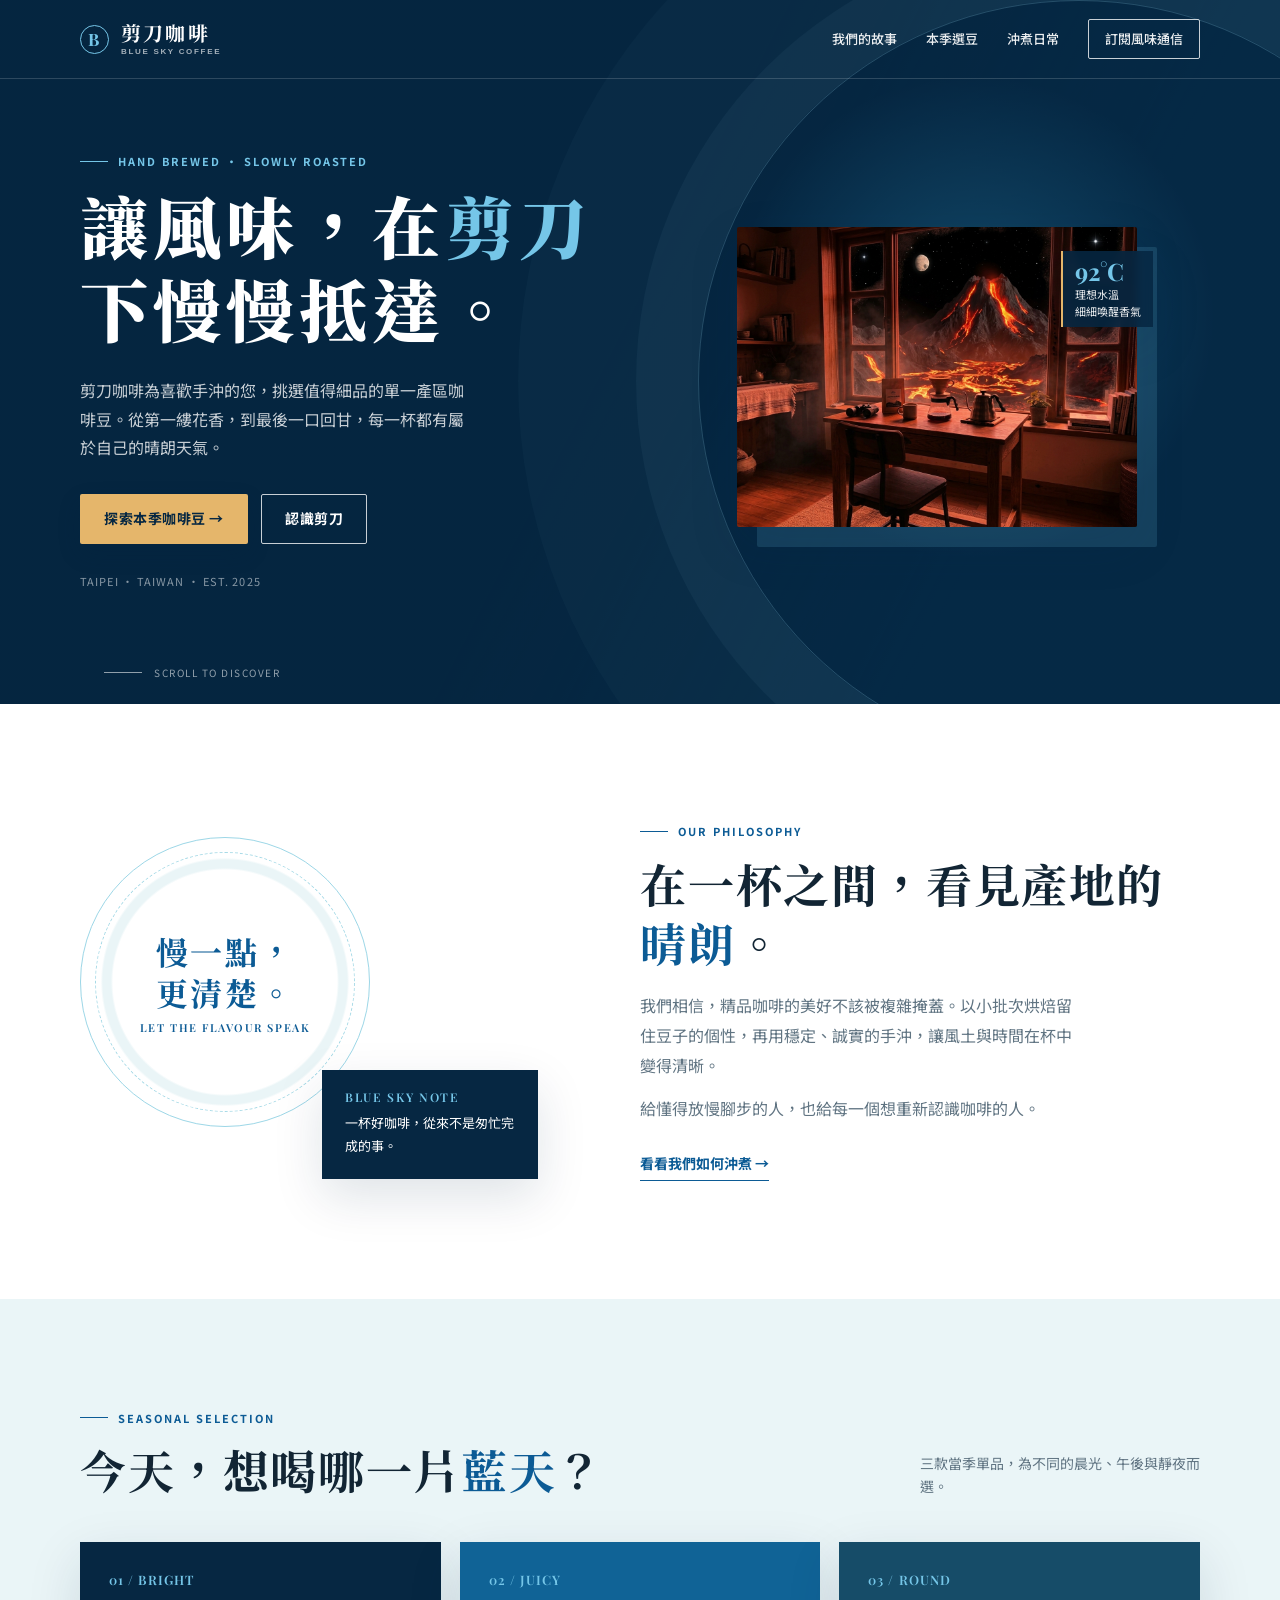
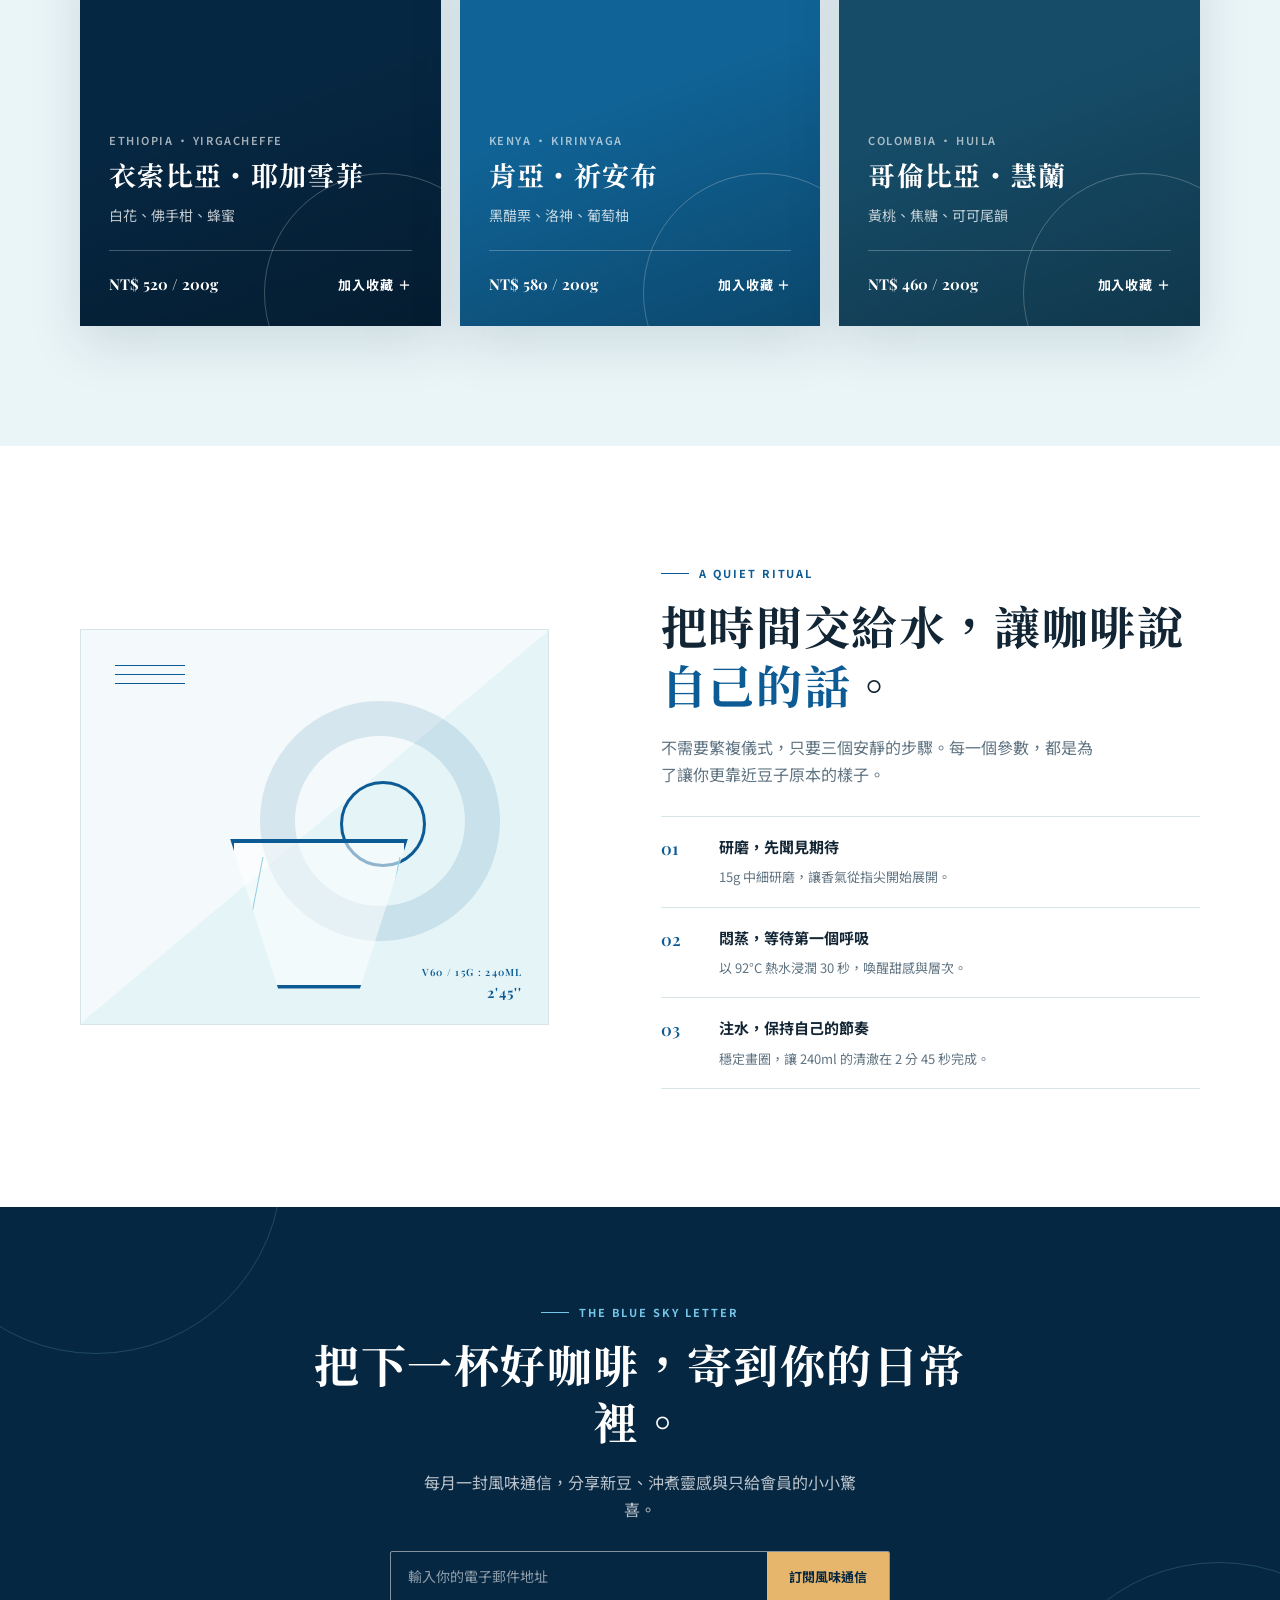
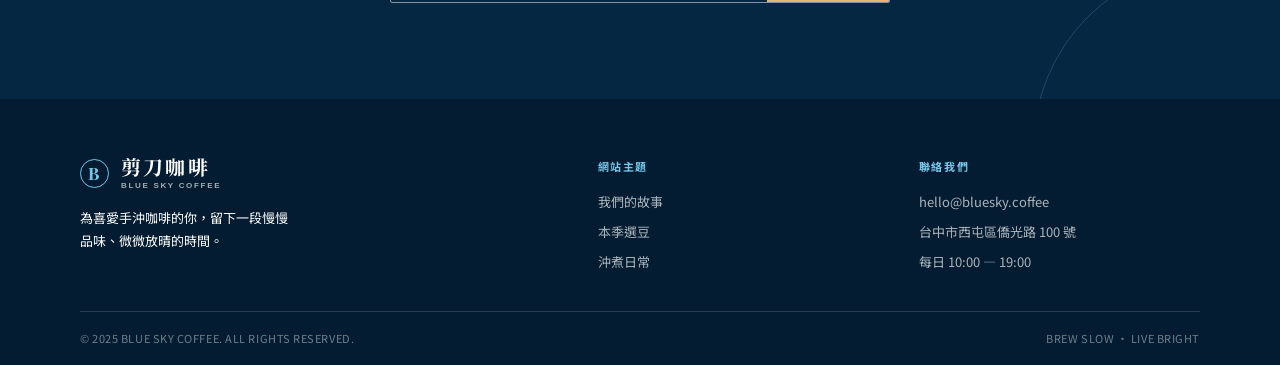
==== commit cf7341c6: "更新品牌名稱為「剪刀咖啡」，調整相關文字及顏色變數以改善視覺效果" ====
--- a/onepage1/index.html
+++ b/onepage1/index.html
@@ -13,6 +13,7 @@
       --navy: #062742;
       --blue: #0c5b95;
       --sky: #75c6e8;
+      --scissors: #75c6e8;
       --mist: #eaf5f7;
       --cream: #fbfaf6;
       --ink: #122534;
@@ -239,7 +240,7 @@
       font: 900 clamp(42px, 5.5vw, 68px)/1.22 "Noto Serif TC", serif;
       letter-spacing: .075em;
     }
-    .hero-title .sky-word { color: var(--sky); }
+    .hero-title .scissors-word { color: var(--scissors, var(--sky)); }
     .hero-lede {
       max-width: 44ch;
       margin: 26px 0 32px;
@@ -255,7 +256,7 @@
       letter-spacing: .1em;
     }
 
-    /* Hero 右側既有圖片展示區（依據 onepage1.md 規格：寬 400px、高 300px） */
+    /* Hero 右欄既有圖片展示區（依據 onepage1.md 規格：寬 400px、高 300px） */
     .hero-art {
       position: relative;
       min-height: 380px;
@@ -848,7 +849,7 @@
         <a href="#top" class="brand" aria-label="回到藍天咖啡首頁">
           <span class="brand-mark" aria-hidden="true">B</span>
           <span>
-            藍天咖啡
+            剪刀咖啡
             <small>BLUE SKY COFFEE</small>
           </span>
         </a>
@@ -876,14 +877,14 @@
         <div class="reveal">
           <p class="eyebrow">HAND BREWED · SLOWLY ROASTED</p>
           <h1 class="hero-title" id="heroTitle">
-            讓風味，在<span class="sky-word">藍天</span>下慢慢抵達。
+            讓風味，在<span class="scissors-word">剪刀</span>下慢慢抵達。
           </h1>
           <p class="hero-lede">
-            藍天咖啡為喜歡手沖的您，挑選值得細品的單一產區咖啡豆。從第一縷花香，到最後一口回甘，每一杯都有屬於自己的晴朗天氣。
+            剪刀咖啡為喜歡手沖的您，挑選值得細品的單一產區咖啡豆。從第一縷花香，到最後一口回甘，每一杯都有屬於自己的晴朗天氣。
           </p>
           <div class="hero-actions">
             <a href="#coffee" class="button button-primary">探索本季咖啡豆 →</a>
-            <a href="#story" class="button button-outline">認識藍天</a>
+            <a href="#story" class="button button-outline">認識剪刀</a>
           </div>
           <p class="hero-note">TAIPEI · TAIWAN · EST. 2025</p>
         </div>
@@ -894,7 +895,7 @@
             <img
               class="hero-photo"
               src="images/hero.jfif"
-              alt="藍天咖啡手沖與窗景"
+              alt="剪刀咖啡手沖與窗景"
               width="400"
               height="300"
               onerror="this.onerror=null; this.src='images/hero.jpg';"
@@ -965,7 +966,7 @@
               <p class="coffee-notes">白花、佛手柑、蜂蜜</p>
               <div class="coffee-bottom">
                 <span class="price">NT$ 520 / 200g</span>
-                <button type="button" class="add-button" data-coffee="衣索比亞・耶加雪菲">加入收藏 ＋</button>
+                <button type="button" class="add-button" data-coffee="大雞巴・耶加雪菲">加入收藏 ＋</button>
               </div>
             </div>
           </article>
@@ -1071,7 +1072,7 @@
           <div class="brand">
             <span class="brand-mark" aria-hidden="true">B</span>
             <span>
-              藍天咖啡
+              剪刀咖啡
               <small>BLUE SKY COFFEE</small>
             </span>
           </div>
